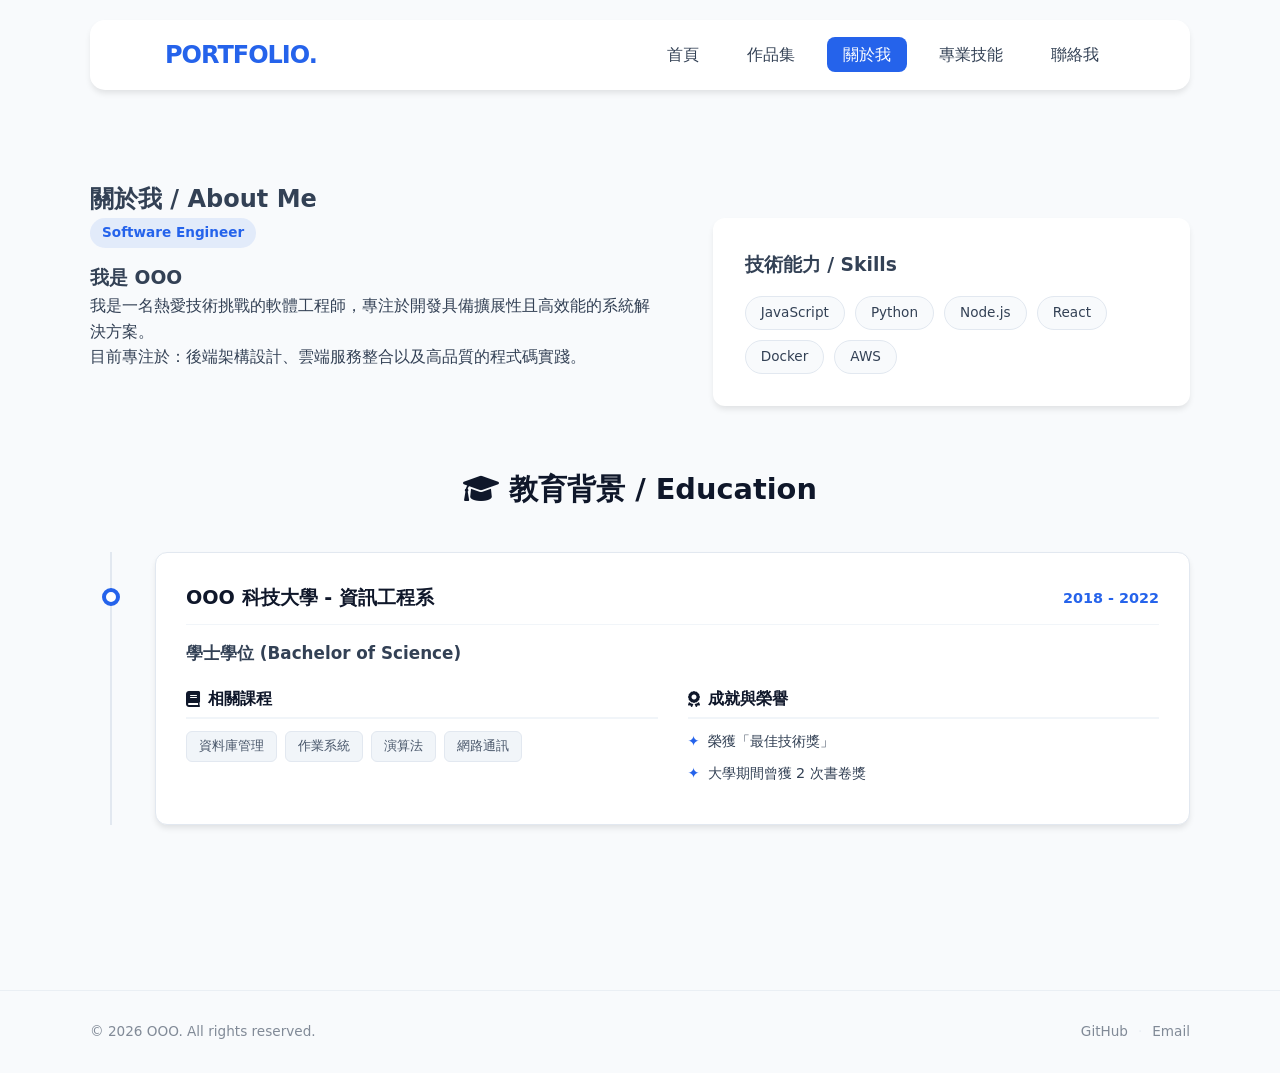
==== about.html @ c1665d40 "for build v0" ====
<!DOCTYPE html>
<html lang="zh-Hant">

<head>
    <meta charset="UTF-8">
    <meta name="viewport" content="width=device-width, initial-scale=1.0">
    <title>關於我 | Engineer Portfolio</title>
    <link rel="stylesheet" href="style.css">
    <link rel="stylesheet" href="about.css">
    <link rel="stylesheet" href="https://cdnjs.cloudflare.com/ajax/libs/font-awesome/6.0.0/css/all.min.css">
</head>

<body>
    <div id="navbar-include"></div>

    <main class="container">
        <section class="about-section">
            <h2 class="section-title">關於我 / About Me</h2>

            <div class="about-grid">
                <div class="about-text">
                    <div class="status-badge">Software Engineer</div>
                    <h3>我是 OOO</h3>
                    <p>我是一名熱愛技術挑戰的軟體工程師，專注於開發具備擴展性且高效能的系統解決方案。</p>
                    <p>目前專注於：後端架構設計、雲端服務整合以及高品質的程式碼實踐。</p>
                </div>

                <div class="skills-box">
                    <h3>技術能力 / Skills</h3>
                    <div class="skill-tags">
                        <span>JavaScript</span><span>Python</span><span>Node.js</span>
                        <span>React</span><span>Docker</span><span>AWS</span>
                    </div>
                </div>
            </div>

            <div class="education-container">
                <h3 class="sub-title"><i class="fas fa-graduation-cap"></i> 教育背景 / Education</h3>

                <div class="education-timeline">
                    <div class="edu-item">
                        <div class="edu-dot"></div>
                        <div class="edu-header">
                            <h4>OOO 科技大學 - 資訊工程系</h4>
                            <span class="edu-date">2018 - 2022</span>
                        </div>
                        <p class="edu-degree">學士學位 (Bachelor of Science)</p>

                        <div class="edu-content">
                            <div class="edu-info-grid">
                                <div class="edu-sub-section">
                                    <strong><i class="fas fa-book"></i> 相關課程</strong>
                                    <div class="course-tags">
                                        <span>資料庫管理</span><span>作業系統</span>
                                        <span>演算法</span><span>網路通訊</span>
                                    </div>
                                </div>

                                <div class="edu-sub-section">
                                    <strong><i class="fas fa-award"></i> 成就與榮譽</strong>
                                    <ul class="edu-details">
                                        <li>榮獲「最佳技術獎」</li>
                                        <li>大學期間曾獲 2 次書卷獎</li>
                                    </ul>
                                </div>
                            </div>
                        </div>
                    </div>

                </div>
            </div>
        </section>
    </main>

    <script src="script.js"></script>
</body>

</html>
---- style.css ----
/* --- 1. 全域變數與重設 --- */
:root {
    --primary: #2563eb;
    --dark   : #0f172a;
    --text   : #334155;
    --light  : #f8fafc;
    --white  : #ffffff;
    --shadow : 0 10px 15px -3px rgba(0, 0, 0, 0.1);
    --border : #e2e8f0;
}

* {
    margin    : 0;
    padding   : 0;
    box-sizing: border-box;
}

body {
    font-family: 'Inter', system-ui, -apple-system, sans-serif;
    line-height: 1.6;
    color      : var(--text);
    background : var(--light);
    /* 重要：預留空間給固定在頂部的導覽列，避免內容被遮擋 */
    padding-top: 100px;
}

.container {
    width    : 90%;
    max-width: 1100px;
    margin   : 0 auto;
}

/* 副標題 */
.sub-title {
    text-align   : center;
    margin-bottom: 40px;
    font-size    : 1.8rem;
    color        : #0f172a;
}

.text-center {
    text-align: center;
}

.section-divider {
    border    : 0;
    height    : 1px;
    background: linear-gradient(to right, transparent, var(--border), transparent);
    margin    : 1rem 0;
}


/* --- 2. 導覽列 (Navbar) 核心邏輯 --- */
.navbar {
    /* 真正固定在視窗頂部 */
    position : fixed;
    top      : 20px;
    /* 頂部留白，產生漂浮感 */
    left     : 50%;
    /* 配合 transform 達成水平置中 */
    transform: translateX(-50%);
    z-index  : 1000;

    width        : 95%;
    max-width    : 1100px;
    background   : var(--white);
    padding      : 1rem 0;
    border-radius: 15px;
    /* 圓角漂浮外框 */
    box-shadow   : var(--shadow);
    transition   : all 0.3s cubic-bezier(0.4, 0, 0.2, 1);
}

/* 當網頁向下捲動超過 20px 時的樣式 (經由 JS 加入 .scrolled) */
.navbar.scrolled {
    top                    : 10px;
    /* 捲動時稍微往上靠攏 */
    padding                : 0.7rem 0;
    background             : rgba(255, 255, 255, 0.9);
    backdrop-filter        : blur(10px);
    /* 磨砂玻璃效果 */
    -webkit-backdrop-filter: blur(10px);
}

.navbar .container {
    display        : flex;
    justify-content: space-between;
    align-items    : center;
    padding        : 0 20px;
}

/* --- 3. 導覽列元素樣式 --- */
.logo {
    font-size      : 1.5rem;
    font-weight    : 800;
    color          : var(--primary);
    text-decoration: none;
    letter-spacing : -1px;
}

.nav-links {
    display   : flex;
    list-style: none;
    gap       : 1rem;
}

.nav-links a {
    text-decoration: none;
    color          : var(--text);
    font-weight    : 500;
    padding        : 8px 16px;
    border-radius  : 8px;
    transition     : 0.3s ease;
}

.nav-links a:hover {
    color     : var(--primary);
    background: var(--light);
}

/* 當前頁面高亮 */
.nav-links a.active {
    background-color: var(--primary);
    color           : #ffffff !important;
}

/* --- 4. 漢堡選單圖形 (僅在手機版顯示) --- */
.menu-toggle {
    display       : none;
    /* 電腦版隱藏 */
    flex-direction: column;
    gap           : 5px;
    background    : none;
    border        : none;
    cursor        : pointer;
    padding       : 5px;
}

.bar {
    width           : 25px;
    height          : 3px;
    background-color: var(--dark);
    border-radius   : 3px;
    transition      : 0.3s ease;
}

/* --- 5. 內容區段樣式 (Hero & Section) --- */
section {
    padding: 80px 0;
}

/* Hero 主容器 */
.hero {
    display        : flex;
    align-items    : center;
    justify-content: space-between;
    min-height     : 80vh;
    gap            : 2rem;
    padding        : 2rem 0;
}

/* --- 左側內容 --- */
.hero-left {
    flex   : 1;
    z-index: 2;
}

.hero-left h1 {
    font-size    : 3rem;
    color        : var(--dark);
    margin-bottom: 0.5rem;
}

.typing-container {
    font-size    : 1.8rem;
    font-weight  : 600;
    margin-bottom: 1.5rem;
    height       : 2.2rem;
    /* 固定高度防止跳動 */
}

.primary-text {
    color: var(--primary);
}

.cursor {
    animation: blink 0.7s infinite;
}

/* --- 右側視覺 --- */
/* 背景代碼圖片飾點 */
.code-img-decoration {
    position      : absolute;
    width         : 120%;
    /* 稍微大於容器，方便旋轉不留白 */
    opacity       : 0.15;
    /* 控制透明度，不要太搶戲 */
    z-index       : 1;
    transform     : rotate(-12deg) skewX(5deg);
    /* 傾斜感 */
    pointer-events: none;
    /* 讓滑鼠可以穿透圖片，不影響點擊 */
    filter        : blur(2px) grayscale(1);
    /* 微量模糊並去色，增加質感 */
}

/* 形象圖包裝（這部分可以做圓形或有機形狀） */
/* 個人形象照容器 */
.profile-image-wrapper {
    position     : relative;
    z-index      : 2;
    /* 確保在背景圖片之上 */
    width        : 350px;
    height       : 350px;
    border-radius: 30% 70% 70% 30% / 30% 30% 70% 70%;
    background   : linear-gradient(45deg, var(--primary), #60a5fa);
    overflow     : hidden;
    box-shadow   : var(--shadow);
    /* 增加輕微的浮動動畫 */
    animation    : float 6s ease-in-out infinite;
}

.profile-img {
    width     : 100%;
    height    : 100%;
    object-fit: cover;
    /* 讓圖片與背景色融合，更有設計感 */
    display: block; /* 防止圖片下方出現微小間隙 */
}

/* 輔助動畫 */
@keyframes blink {
    50% {
        opacity: 0;
    }
}

@keyframes float {

    0%,
    100% {
        transform: translateY(0);
    }

    50% {
        transform: translateY(-10px);
    }
}


.cta-container {
    padding-top: 50px;
}

.btn-primary {
    display        : inline-block;
    padding        : 12px 30px;
    background     : var(--primary);
    color          : white;
    text-decoration: none;
    border-radius  : 8px;
    font-weight    : 600;
    transition     : 0.3s;
}

.btn-primary:hover {
    transform : translateY(-2px);
    box-shadow: 0 5px 15px rgba(37, 99, 235, 0.3);
}

/* 次要按鈕樣式 */
.btn-secondary {
    display        : inline-block;
    padding        : 12px 30px;
    color          : var(--primary);
    text-decoration: none;
    border         : 1px solid var(--primary);
    border-radius  : 8px;
    font-weight    : 600;
    transition     : 0.3s;
}

.btn-secondary:hover {
    background: rgba(37, 99, 235, 0.05);
}

/* --- 頁尾 (Footer) --- */
/* --- 極簡頁尾樣式 --- */
.minimal-footer {
    padding   : 30px 0;
    margin-top: 50px;
    border-top: 1px solid var(--border);
    /* 極細的分隔線 */
    opacity   : 0.6;
    /* 讓整體呈現半透明感 */
    transition: opacity 0.3s;
}

.minimal-footer:hover {
    opacity: 1;
    /* 滑鼠移上去才變清晰 */
}

.footer-sub {
    display        : flex;
    justify-content: space-between;
    align-items    : center;
    font-size      : 0.85rem;
    color          : var(--text);
}

.footer-dot-links {
    display    : flex;
    align-items: center;
    gap        : 10px;
}

.footer-dot-links a {
    color          : var(--text);
    text-decoration: none;
    transition     : color 0.3s;
}

.footer-dot-links a:hover {
    color: var(--primary);
}

.dot {
    color: var(--border);
}

/* --- 跑馬燈 (Marquee) --- */
.marquee-section {
    /* 調整這裡控制整體區塊的高度感受 (上 40px, 下 40px) */
    padding : 40px 0;
    overflow: hidden;
}

.marquee-section h1 {
    text-align: center;

}

.marquee-wrapper {
    display           : flex;
    overflow          : hidden;
    user-select       : none;
    /* 確保容器高度足以容納 Hover 時的位移 */
    padding           : 10px 0;
    mask-image        : linear-gradient(to right, transparent, black 10%, black 90%, transparent);
    -webkit-mask-image: linear-gradient(to right, transparent, black 10%, black 90%, transparent);
}

.marquee-content {
    display  : flex;
    gap      : 1.5rem;
    animation: scroll-marquee 30s linear infinite;
}

.marquee-item {
    flex           : 0 0 300px;
    /* 調整這裡的 padding 可以直接改變卡片的高度 */
    padding        : 1rem 1.2rem;
    background     : var(--white);
    border-radius  : 12px;
    border         : 1px solid var(--border);
    display        : flex;
    align-items    : center;
    gap            : 1rem;
    text-decoration: none;
    color          : inherit;
    transition     : 0.3s;
    /* 確保所有卡片高度一致 */
    height         : 80px;
}

.marquee-item:hover {
    transform   : translateY(-5px);
    border-color: var(--primary);
    box-shadow  : var(--shadow);
}

.marquee-visual {
    /* 縮小視覺圖示，讓高度更緊湊 */
    width          : 40px;
    height         : 40px;
    border-radius  : 8px;
    display        : flex;
    align-items    : center;
    justify-content: center;
    color          : white;
    font-size      : 1.2rem;
    font-weight    : bold;
    flex-shrink    : 0;
}

.marquee-info h4 {
    font-size    : 0.9rem;
    color        : var(--dark);
    margin-bottom: 2px;
}

.marquee-info p {
    font-size    : 0.8rem;
    color        : var(--text);
    white-space  : nowrap;
    overflow     : hidden;
    text-overflow: ellipsis;
    /* 限制文字寬度避免撐開高度 */
    max-width    : 200px;
}

/* 跑馬燈動畫維持不變 */
@keyframes scroll-marquee {
    from {
        transform: translateX(0);
    }

    to {
        transform: translateX(-50%);
    }
}

.marquee-wrapper:hover .marquee-content {
    animation-play-state: paused;
}


/* --- 6. 手機版 RWD 回應式設計 --- */
@media (max-width: 768px) {

    /* 顯示漢堡按鈕 */
    .menu-toggle {
        display: flex;
    }

    /* 將選單收納並隱藏 */
    .nav-links {
        display       : none;
        /* 預設隱藏 */
        flex-direction: column;
        position      : absolute;
        top           : calc(100% + 15px);
        /* 出現在導覽列下方一點點 */
        left          : 0;
        width         : 100%;
        background    : var(--white);
        padding       : 1.5rem;
        border-radius : 15px;
        box-shadow    : var(--shadow);
        gap           : 0.8rem;
    }

    /* 當 JS 切換 .active 類別時顯示選單 */
    .nav-links.active {
        display: flex;
    }

    .hero {
        flex-direction : column-reverse;
        /* 手機版圖片在上，文字在下 */
        text-align     : center;
        /* 文字置中 */
        justify-content: center;
        align-items    : center;
        /* 關鍵：確保所有子元素在水平方向置中 */
        gap            : 2rem;
        padding        : 50px 0;
    }

    .hero-left {
        width: 100%;
    }



    .hero-right {
        width: 100%;
    }

    .code-img-decoration {
        width    : 100%;
        transform: rotate(-5deg);
        /* 手機版傾斜角度縮小 */
    }

    .profile-image-wrapper {
        width : 280px;
        /* 手機版稍微縮小圖片 */
        height: 280px;
        margin: 0 auto;
        /* 額外確保外邊距自動平衡 */
    }



    .footer-sub {
        flex-direction: column;
        gap           : 10px;
        text-align    : center;
    }
}
---- about.css ----
/* --- 關於我 (About) 基礎佈局 --- */
:root {
    --color-primary: #2563eb;
    --color-primary-10: rgba(37, 99, 235, 0.1);
    --color-bg: #ffffff;
    --color-muted: #e2e8f0;
    --color-text: #334155;
    --color-dark: #0f172a;
    --tag-bg: #f8fafc;
    --course-tag-bg: #f1f5f9;
    --shadow: 0 4px 6px -1px rgba(0, 0, 0, 0.1);
    --radius-lg: 12px;
    --transition-fast: 0.2s ease;
}

.about-grid {
    display: grid;
    grid-template-columns: 1.2fr 1fr;
    gap: var(--gap-lg, 50px);
    margin-bottom: var(--spacing-lg, 60px);
}

.status-badge {
    display: inline-block;
    padding: 4px 12px;
    background: var(--color-primary-10);
    color: var(--color-primary);
    border-radius: 20px;
    font-size: 0.85rem;
    font-weight: 600;
    margin-bottom: 15px;
}

/* 修正：將變數替換為固定值以確保穩定性 */
.skills-box {
    background: var(--color-bg);
    padding: 2rem;
    border-radius: var(--radius-lg);
    box-shadow: var(--shadow);
}

.skill-tags {
    display   : flex;
    flex-wrap : wrap;
    gap       : 10px;
    margin-top: 1rem;
}

.skill-tags span {
    background: var(--tag-bg);
    padding: 5px 15px;
    border-radius: 20px;
    border: 1px solid var(--color-muted);
    font-size: 0.85rem;
    color: var(--color-text);
    transition: background var(--transition-fast), color var(--transition-fast), transform var(--transition-fast), border-color var(--transition-fast);
    cursor: pointer;
}

.skill-tags span:hover,
.course-tags span:hover {
    background: var(--color-primary);
    /* 變為主色調藍色 */
    color: #ffffff;
    /* 文字變白色 */
    border-color: var(--color-primary);
    /* 邊框顏色同步 */
    transform: translateY(-2px);
    /* 輕微上浮感 */
}

/* --- 教育背景 (Education) --- */
.education-container {
    margin-top: 60px;
}

.education-timeline {
    position    : relative;
    padding-left: 45px;
    margin-left : 20px;
}

.education-timeline::before {
    content: "";
    position: absolute;
    left: 0;
    top: 0;
    width: 2px;
    height: 100%;
    background: var(--color-muted);
}

.edu-item {
    position: relative;
    background: var(--color-bg);
    padding: 30px;
    border-radius: var(--radius-lg);
    border: 1px solid var(--color-muted);
    box-shadow: var(--shadow);
    margin-bottom: 35px;
    transition: all 0.3s ease;
}

.edu-dot {
    position: absolute;
    left: -54px;
    top: 35px;
    width: 18px;
    height: 18px;
    background: var(--color-bg);
    border: 4px solid var(--color-primary);
    border-radius: 50%;
    z-index: 2;
    transition: 0.3s ease;
}

.edu-item:hover {
    transform   : translateX(10px);
    border-color: #2563eb;
}

/* 修正：滑過時圓點保持在原位不跟著卡片右移 */
.edu-item:hover .edu-dot {
    background: var(--color-primary);
    transform: translateX(-10px);
}

/* --- 卡片內部排版 (雙欄) --- */
.edu-header {
    display        : flex;
    justify-content: space-between;
    align-items    : center;
    margin-bottom  : 15px;
    border-bottom  : 1px solid #f1f5f9;
    padding-bottom : 10px;
}

.edu-header h4 {
    color: var(--color-dark);
    font-size: 1.2rem;
}

.edu-date {
    font-weight: 700;
    color: var(--color-primary);
    font-size: 0.9rem;
}

.edu-degree {
    font-weight: 600;
    color: var(--color-text);
    margin-bottom: 15px;
    font-size: 1.05rem;
}

.edu-info-grid {
    display              : grid;
    grid-template-columns: 1fr 1fr;
    gap                  : 30px;
    margin-top           : 20px;
}

.edu-sub-section strong {
    display       : flex;
    align-items   : center;
    gap           : 8px;
    margin-bottom : 12px;
    font-size     : 1rem;
    color         : #0f172a;
    border-bottom : 2px solid #f1f5f9;
    padding-bottom: 5px;
}

.edu-details {
    list-style: none;
    padding   : 0;
}

.edu-details li {
    position     : relative;
    padding-left : 20px;
    margin-bottom: 10px;
    font-size    : 0.9rem;
    line-height  : 1.5;
}

.edu-details li::before {
    content: "✦";
    position: absolute;
    left: 0;
    color: var(--color-primary);
}

/* --- 課程標籤外層容器 --- */
.course-tags {
    display   : flex;
    flex-wrap : wrap;
    /* 自動換行，避免撐開容器 */
    gap       : 8px;
    /* 標籤之間的間距 */
    margin-top: 5px;
    /* 與標題的微調距離 */
}

/* --- 個別標籤樣式 --- */
.course-tags span {
    background: var(--course-tag-bg);
    /* 淺灰色背景，增加層次感 */
    color: #475569;
    /* 深灰色文字，閱讀舒適 */
    padding: 4px 12px;
    /* 標籤內距 */
    border-radius: 6px;
    /* 稍微圓潤的直角感，顯得專業 */
    font-size: 0.8rem;
    /* 字體略小，區分主次資訊 */
    border: 1px solid var(--color-muted);
    /* 極細邊框，提升精緻度 */
    font-weight: 500;
    /* 中等字重 */
    transition: all var(--transition-fast);
    /* 增加滑過的過渡動畫 */
    cursor: default;
    /* 預設箭頭指標 */
}

/* --- 滑過標籤時的視覺效果 --- */
/* 已與 .skill-tags hover 合併為一組：.skill-tags span:hover, .course-tags span:hover */

/* --- 整合後的響應式調整 --- */
@media (max-width: 768px) {
    .about-grid {
        grid-template-columns: 1fr;
    }

    .edu-info-grid {
        grid-template-columns: 1fr;
        /* 手機版內部改為單欄 */
        gap                  : 20px;
    }

    .education-timeline {
        padding-left: 30px;
        margin-left : 10px;
    }

    .edu-dot {
        left: -39px;
    }

    .edu-header {
        flex-direction: column;
        align-items   : flex-start;
        gap           : 8px;
    }
}
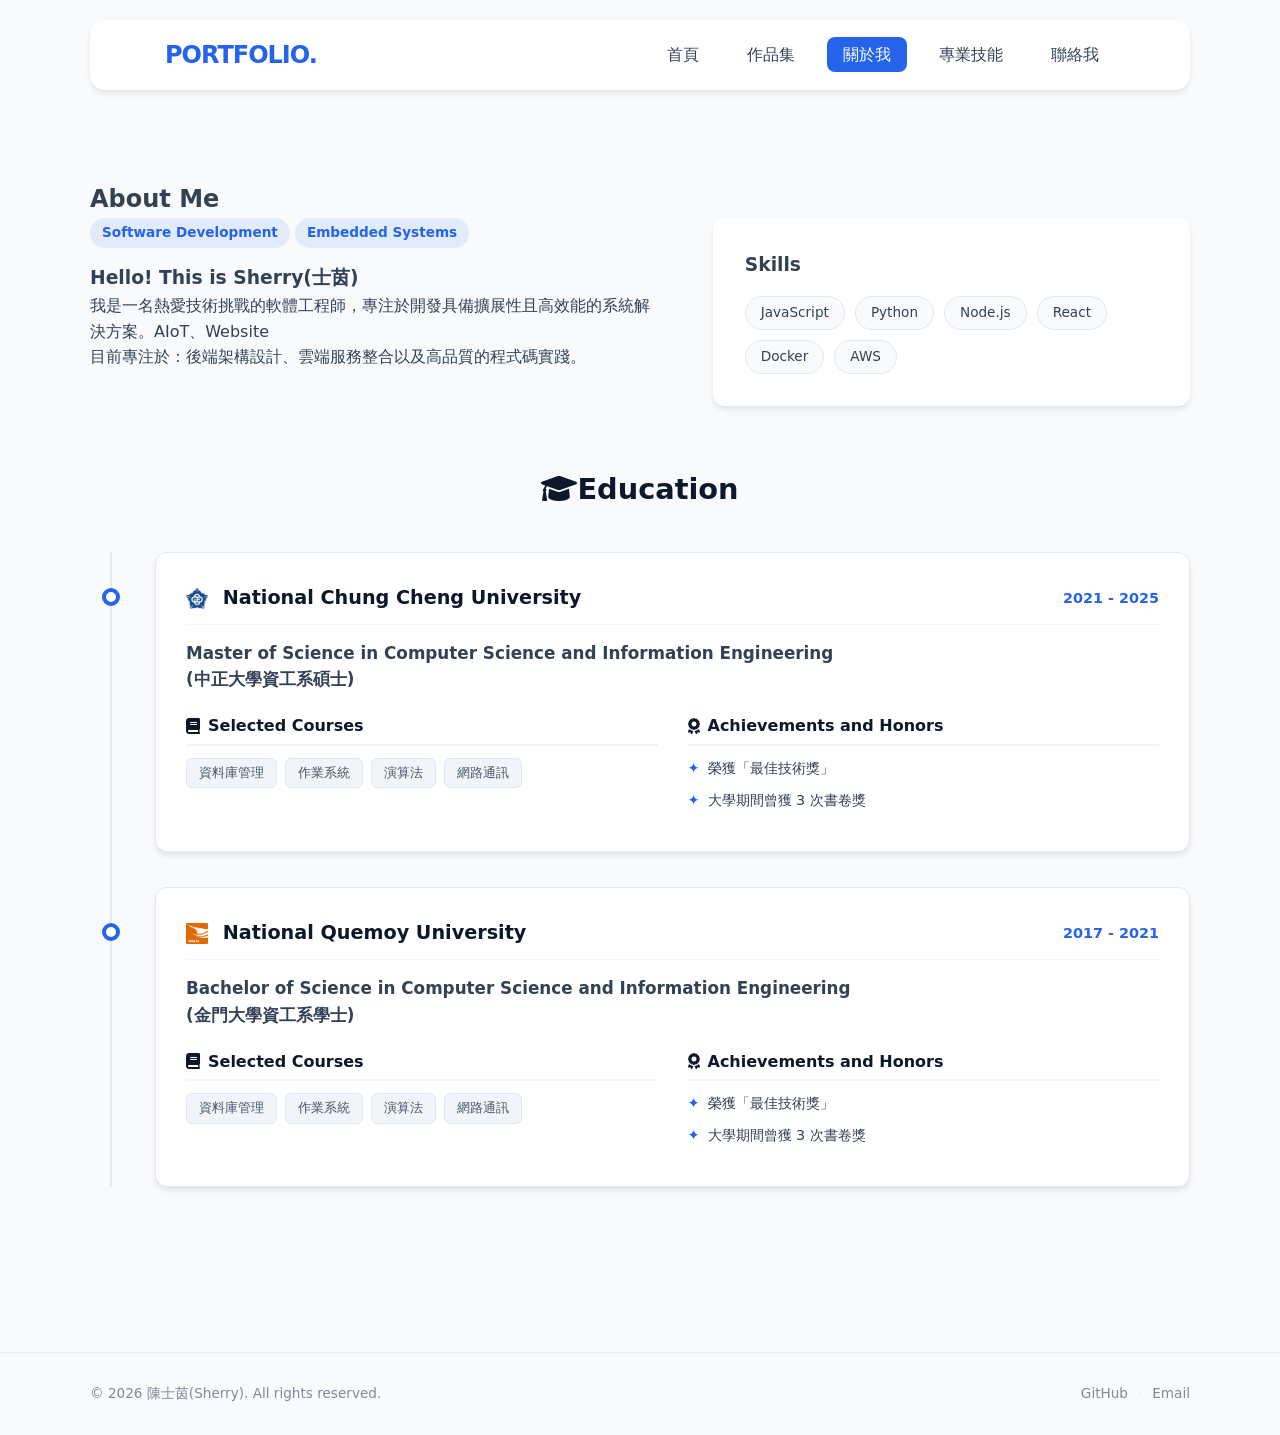
==== commit 625ebc9d: "v1 all templete design one version" ====
--- a/about.html
+++ b/about.html
@@ -5,8 +5,8 @@
     <meta charset="UTF-8">
     <meta name="viewport" content="width=device-width, initial-scale=1.0">
     <title>關於我 | Engineer Portfolio</title>
-    <link rel="stylesheet" href="style.css">
-    <link rel="stylesheet" href="about.css">
+    <link rel="stylesheet" href="./css/style.css">
+    <link rel="stylesheet" href="./css/about.css">
     <link rel="stylesheet" href="https://cdnjs.cloudflare.com/ajax/libs/font-awesome/6.0.0/css/all.min.css">
 </head>
 
@@ -15,18 +15,19 @@
 
     <main class="container">
         <section class="about-section">
-            <h2 class="section-title">關於我 / About Me</h2>
+            <h2 class="section-title">About Me</h2>
 
             <div class="about-grid">
                 <div class="about-text">
-                    <div class="status-badge">Software Engineer</div>
-                    <h3>我是 OOO</h3>
-                    <p>我是一名熱愛技術挑戰的軟體工程師，專注於開發具備擴展性且高效能的系統解決方案。</p>
+                    <div class="status-badge">Software Development</div>
+                    <div class="status-badge">Embedded Systems</div>
+                    <h3>Hello! This is Sherry(士茵)</h3>
+                    <p>我是一名熱愛技術挑戰的軟體工程師，專注於開發具備擴展性且高效能的系統解決方案。AIoT、Website</p>
                     <p>目前專注於：後端架構設計、雲端服務整合以及高品質的程式碼實踐。</p>
                 </div>
 
                 <div class="skills-box">
-                    <h3>技術能力 / Skills</h3>
+                    <h3>Skills</h3>
                     <div class="skill-tags">
                         <span>JavaScript</span><span>Python</span><span>Node.js</span>
                         <span>React</span><span>Docker</span><span>AWS</span>
@@ -35,21 +36,20 @@
             </div>
 
             <div class="education-container">
-                <h3 class="sub-title"><i class="fas fa-graduation-cap"></i> 教育背景 / Education</h3>
+                <h3 class="sub-title"><i class="fas fa-graduation-cap"></i>Education</h3>
 
                 <div class="education-timeline">
                     <div class="edu-item">
                         <div class="edu-dot"></div>
                         <div class="edu-header">
-                            <h4>OOO 科技大學 - 資訊工程系</h4>
-                            <span class="edu-date">2018 - 2022</span>
+                            <h4><img class="school-logo" src="./images/ccu.png" alt="CCU" /> National Chung Cheng University</h4>
+                            <span class="edu-date">2021 - 2025</span>
                         </div>
-                        <p class="edu-degree">學士學位 (Bachelor of Science)</p>
-
+                        <p class="edu-degree">Master of Science in Computer Science and Information Engineering <br>(中正大學資工系碩士)</p>
                         <div class="edu-content">
                             <div class="edu-info-grid">
                                 <div class="edu-sub-section">
-                                    <strong><i class="fas fa-book"></i> 相關課程</strong>
+                                    <strong><i class="fas fa-book"></i>Selected Courses</strong>
                                     <div class="course-tags">
                                         <span>資料庫管理</span><span>作業系統</span>
                                         <span>演算法</span><span>網路通訊</span>
@@ -57,10 +57,38 @@
                                 </div>
 
                                 <div class="edu-sub-section">
-                                    <strong><i class="fas fa-award"></i> 成就與榮譽</strong>
+                                    <strong><i class="fas fa-award"></i>Achievements and Honors</strong>
                                     <ul class="edu-details">
                                         <li>榮獲「最佳技術獎」</li>
-                                        <li>大學期間曾獲 2 次書卷獎</li>
+                                        <li>大學期間曾獲 3 次書卷獎</li>
+                                    </ul>
+                                </div>
+                            </div>
+                        </div>
+                    </div>
+                    <div class="edu-item">
+                        <div class="edu-dot"></div>
+                        <div class="edu-header">
+                            <h4><img class="school-logo" src="./images/nqu.png" alt="NQU" /> National Quemoy University</h4>
+                            <span class="edu-date">2017 - 2021</span>
+                        </div>
+                        <p class="edu-degree">Bachelor of Science in Computer Science and Information Engineering <br>(金門大學資工系學士)</p>
+
+                        <div class="edu-content">
+                            <div class="edu-info-grid">
+                                <div class="edu-sub-section">
+                                    <strong><i class="fas fa-book"></i>Selected Courses</strong>
+                                    <div class="course-tags">
+                                        <span>資料庫管理</span><span>作業系統</span>
+                                        <span>演算法</span><span>網路通訊</span>
+                                    </div>
+                                </div>
+
+                                <div class="edu-sub-section">
+                                    <strong><i class="fas fa-award"></i>Achievements and Honors</strong>
+                                    <ul class="edu-details">
+                                        <li>榮獲「最佳技術獎」</li>
+                                        <li>大學期間曾獲 3 次書卷獎</li>
                                     </ul>
                                 </div>
                             </div>
@@ -72,7 +100,7 @@
         </section>
     </main>
 
-    <script src="script.js"></script>
+    <script src="./js/script.js"></script>
 </body>
 
 </html>
--- a/css/style.css
+++ b/css/style.css
@@ -0,0 +1,574 @@
+/* --- 1. 全域變數與重設 --- */
+:root {
+    --primary: #2563eb;
+    --dark   : #0f172a;
+    --text   : #334155;
+    --light  : #f8fafc;
+    --white  : #ffffff;
+    --shadow : 0 10px 15px -3px rgba(0, 0, 0, 0.1);
+    --border : #e2e8f0;
+}
+
+* {
+    margin    : 0;
+    padding   : 0;
+    box-sizing: border-box;
+}
+
+body {
+    font-family: 'Inter', system-ui, -apple-system, sans-serif;
+    line-height: 1.6;
+    color      : var(--text);
+    background : var(--light);
+    /* 重要：預留空間給固定在頂部的導覽列，避免內容被遮擋 */
+    padding-top: 100px;
+    overflow-x: hidden;
+}
+
+html {
+    overflow-x: hidden;
+}
+
+.container {
+    width    : 90%;
+    max-width: 1100px;
+    margin   : 0 auto;
+}
+
+/* 副標題 */
+.sub-title {
+    text-align   : center;
+    margin-bottom: 40px;
+    font-size    : 1.8rem;
+    color        : #0f172a;
+}
+
+.text-center {
+    text-align: center;
+}
+
+.section-divider {
+    border    : 0;
+    height    : 1px;
+    background: linear-gradient(to right, transparent, var(--border), transparent);
+    margin    : 1rem 0;
+}
+
+
+/* --- 2. 導覽列 (Navbar) 核心邏輯 --- */
+.navbar {
+    /* 真正固定在視窗頂部 */
+    position : fixed;
+    top      : 20px;
+    /* 頂部留白，產生漂浮感 */
+    left     : 50%;
+    /* 配合 transform 達成水平置中 */
+    transform: translateX(-50%);
+    z-index  : 1000;
+
+    width        : 95%;
+    max-width    : 1100px;
+    background   : var(--white);
+    padding      : 1rem 0;
+    border-radius: 15px;
+    /* 圓角漂浮外框 */
+    box-shadow   : var(--shadow);
+    transition   : all 0.3s cubic-bezier(0.4, 0, 0.2, 1);
+}
+
+/* 當網頁向下捲動超過 20px 時的樣式 (經由 JS 加入 .scrolled) */
+.navbar.scrolled {
+    top                    : 10px;
+    /* 捲動時稍微往上靠攏 */
+    padding                : 0.7rem 0;
+    background             : rgba(255, 255, 255, 0.9);
+    -webkit-backdrop-filter: blur(10px);
+    /* 磨砂玻璃效果 */
+    backdrop-filter        : blur(10px);
+}
+
+.navbar .container {
+    display        : flex;
+    justify-content: space-between;
+    align-items    : center;
+    padding        : 0 20px;
+}
+
+/* --- 3. 導覽列元素樣式 --- */
+.logo {
+    font-size      : 1.5rem;
+    font-weight    : 800;
+    color          : var(--primary);
+    text-decoration: none;
+    letter-spacing : -1px;
+}
+
+.nav-links {
+    display   : flex;
+    list-style: none;
+    gap       : 1rem;
+}
+
+.nav-links a {
+    text-decoration: none;
+    color          : var(--text);
+    font-weight    : 500;
+    padding        : 8px 16px;
+    border-radius  : 8px;
+    transition     : 0.3s ease;
+}
+
+.nav-links a:hover {
+    color     : var(--primary);
+    background: var(--light);
+}
+
+/* 當前頁面高亮 */
+.nav-links a.active {
+    background-color: var(--primary);
+    color           : #ffffff !important;
+}
+
+/* --- 4. 漢堡選單圖形 (僅在手機版顯示) --- */
+.menu-toggle {
+    display       : none;
+    /* 電腦版隱藏 */
+    flex-direction: column;
+    gap           : 5px;
+    background    : none;
+    border        : none;
+    cursor        : pointer;
+    padding       : 5px;
+}
+
+.bar {
+    width           : 25px;
+    height          : 3px;
+    background-color: var(--dark);
+    border-radius   : 3px;
+    transition      : 0.3s ease;
+}
+
+/* --- 5. 內容區段樣式 (Hero & Section) --- */
+section {
+    padding: 80px 0;
+}
+
+/* Hero 主容器 */
+.hero {
+    display        : flex;
+    align-items    : center;
+    justify-content: space-between;
+    min-height     : 80vh;
+    gap            : 2rem;
+    padding        : 2rem 0;
+    max-width      : 100%;
+    overflow-x     : hidden;
+}
+
+/* --- 左側內容 --- */
+.hero-left {
+    flex   : 1;
+    z-index: 2;
+}
+
+.hero-left h1 {
+    font-size    : 3rem;
+    color        : var(--dark);
+    margin-bottom: 0.5rem;
+}
+
+.typing-container {
+    font-size    : 1.8rem;
+    font-weight  : 600;
+    margin-bottom: 1.5rem;
+    height       : 2.2rem;
+    /* 固定高度防止跳動 */
+}
+
+.primary-text {
+    color: var(--primary);
+}
+
+.cursor {
+    animation: blink 0.7s infinite;
+}
+
+/* --- 右側視覺 --- */
+/* 背景代碼圖片飾點 */
+.code-img-decoration {
+    position      : absolute;
+    width         : 100%;
+    max-width     : 450px;
+    /* 防止太寬撐開頁面 */
+    opacity       : 0.15;
+    /* 控制透明度，不要太搶戲 */
+    z-index       : 1;
+    transform     : rotate(-12deg) skewX(5deg);
+    /* 傾斜感 */
+    pointer-events: none;
+    /* 讓滑鼠可以穿透圖片，不影響點擊 */
+    filter        : blur(2px) grayscale(1);
+    /* 微量模糊並去色，增加質感 */
+}
+
+/* 形象圖包裝（這部分可以做圓形或有機形狀） */
+/* 個人形象照容器 */
+.profile-image-wrapper {
+    position     : relative;
+    z-index      : 2;
+    /* 確保在背景圖片之上 */
+    width        : 350px;
+    height       : 350px;
+    border-radius: 30% 70% 70% 30% / 30% 30% 70% 70%;
+    background   : linear-gradient(45deg, var(--primary), #60a5fa);
+    overflow     : hidden;
+    box-shadow   : var(--shadow);
+    /* 增加輕微的浮動動畫 */
+    animation    : float 6s ease-in-out infinite;
+}
+
+.profile-img {
+    width     : 100%;
+    height    : 100%;
+    object-fit: cover;
+    /* 讓圖片與背景色融合，更有設計感 */
+    display: block; /* 防止圖片下方出現微小間隙 */
+}
+
+/* 輔助動畫 */
+@keyframes blink {
+    50% {
+        opacity: 0;
+    }
+}
+
+@keyframes float {
+
+    0%,
+    100% {
+        transform: translateY(0);
+    }
+
+    50% {
+        transform: translateY(-10px);
+    }
+}
+
+
+.cta-container {
+    padding-top: 50px;
+}
+
+.btn-primary {
+    display        : inline-block;
+    padding        : 12px 30px;
+    background     : var(--primary);
+    color          : white;
+    text-decoration: none;
+    border-radius  : 8px;
+    font-weight    : 600;
+    transition     : 0.3s;
+}
+
+.btn-primary:hover {
+    transform : translateY(-2px);
+    box-shadow: 0 5px 15px rgba(37, 99, 235, 0.3);
+}
+
+/* 次要按鈕樣式 */
+.btn-secondary {
+    display        : inline-block;
+    padding        : 12px 30px;
+    color          : var(--primary);
+    text-decoration: none;
+    border         : 1px solid var(--primary);
+    border-radius  : 8px;
+    font-weight    : 600;
+    transition     : 0.3s;
+}
+
+.btn-secondary:hover {
+    background: rgba(37, 99, 235, 0.05);
+}
+
+/* --- 頁尾 (Footer) --- */
+/* --- 極簡頁尾樣式 --- */
+.minimal-footer {
+    padding   : 30px 0;
+    margin-top: 50px;
+    border-top: 1px solid var(--border);
+    /* 極細的分隔線 */
+    opacity   : 0.6;
+    /* 讓整體呈現半透明感 */
+    transition: opacity 0.3s;
+}
+
+.minimal-footer:hover {
+    opacity: 1;
+    /* 滑鼠移上去才變清晰 */
+}
+
+.footer-sub {
+    display        : flex;
+    justify-content: space-between;
+    align-items    : center;
+    font-size      : 0.85rem;
+    color          : var(--text);
+}
+
+.footer-dot-links {
+    display    : flex;
+    align-items: center;
+    gap        : 10px;
+}
+
+.footer-dot-links a {
+    color          : var(--text);
+    text-decoration: none;
+    transition     : color 0.3s;
+}
+
+.footer-dot-links a:hover {
+    color: var(--primary);
+}
+
+.dot {
+    color: var(--border);
+}
+
+/* --- 跑馬燈 (Marquee) --- */
+.marquee-section {
+    /* 調整這裡控制整體區塊的高度感受 (上 40px, 下 40px) */
+    padding : 40px 0;
+    overflow: hidden;
+}
+
+.marquee-section h1 {
+    text-align: center;
+
+}
+
+.marquee-wrapper {
+    display           : flex;
+    overflow          : hidden;
+    -webkit-user-select: none;
+    user-select       : none;
+    padding           : 20px 0;
+}
+
+.marquee-content {
+    display      : flex;
+    gap          : 1.5rem;
+    animation    : scroll-marquee 40s linear infinite;
+}
+
+.marquee-item {
+    flex            : 0 0 420px;
+    padding         : 1.8rem;
+    background      : var(--white);
+    border-radius   : 16px;
+    border          : 1px solid var(--border);
+    display         : flex;
+    flex-direction  : column;
+    justify-content : flex-start;
+    gap             : 1.2rem;
+    text-decoration : none;
+    color           : inherit;
+    transition      : all 0.3s ease;
+    min-height      : 240px;
+}
+
+.marquee-item:hover {
+    transform   : translateY(-8px);
+    border-color: var(--primary);
+    box-shadow  : 0 12px 24px rgba(0, 0, 0, 0.1);
+}
+
+.marquee-wrapper:hover .marquee-content {
+    animation-play-state: paused;
+}
+
+.item-header {
+    display      : flex;
+    align-items  : center;
+    gap          : 1rem;
+}
+
+.marquee-visual {
+    width               : 56px;
+    height              : 56px;
+    border-radius       : 12px;
+    overflow            : hidden;
+    flex-shrink         : 0;
+    border              : 2px solid rgba(255, 255, 255, 0.2);
+}
+
+.marquee-info {
+    flex: 1;
+}
+
+.marquee-info h4 {
+    font-size    : 1.1rem;
+    color        : var(--dark);
+    margin-bottom: 0;
+    font-weight  : 600;
+    line-height  : 1.3;
+}
+
+.item-desc {
+    font-size    : 0.95rem;
+    color        : var(--text);
+    line-height  : 1.5;
+    margin       : 0;
+    display      : -webkit-box;
+    -webkit-line-clamp: 3;
+    line-clamp   : 3;
+    -webkit-box-orient: vertical;
+    overflow     : hidden;
+    text-overflow: ellipsis;
+    text-align   : left;
+    align-self   : stretch;
+}
+
+.item-tags {
+    display   : flex;
+    flex-wrap : wrap;
+    gap       : 0.6rem;
+    margin-top: 0.2rem;
+}
+
+.tag {
+    font-size: 0.75rem;
+    padding: 2px 10px;
+    background: var(--border);
+    color: var(--text);
+    border-radius: 4px;
+}
+
+.hashTag {
+    font-size: 0.75rem;
+    padding: 2px 10px;
+    background: #b6d5f7;
+    color: #53607e;
+    border-radius: 4px;
+    font-weight: 600;
+}
+
+/* 跑馬燈無縫滾動動畫 */
+@keyframes scroll-marquee {
+    from {
+        transform: translateX(0);
+    }
+
+    to {
+        transform: translateX(-50%);
+    }
+}
+
+
+
+
+/* --- 6. 手機版 RWD 回應式設計 --- */
+@media (max-width: 768px) {
+
+    /* 顯示漢堡按鈕 */
+    .menu-toggle {
+        display: flex;
+    }
+
+    /* 將選單收納並隱藏 */
+    .nav-links {
+        display       : none;
+        /* 預設隱藏 */
+        flex-direction: column;
+        position      : absolute;
+        top           : calc(100% + 15px);
+        /* 出現在導覽列下方一點點 */
+        left          : 0;
+        width         : 100%;
+        background    : var(--white);
+        padding       : 1.5rem;
+        border-radius : 15px;
+        box-shadow    : var(--shadow);
+        gap           : 0.8rem;
+    }
+
+    /* 當 JS 切換 .active 類別時顯示選單 */
+    .nav-links.active {
+        display: flex;
+    }
+
+    .hero {
+        flex-direction : column-reverse;
+        /* 手機版圖片在上，文字在下 */
+        text-align     : center;
+        /* 文字置中 */
+        justify-content: center;
+        align-items    : center;
+        /* 關鍵：確保所有子元素在水平方向置中 */
+        gap            : 2rem;
+        padding        : 50px 0;
+    }
+
+    .hero-left {
+        width: 100%;
+    }
+
+
+
+    .hero-right {
+        width: 100%;
+    }
+
+    .code-img-decoration {
+        width    : 100%;
+        transform: rotate(-5deg);
+        /* 手機版傾斜角度縮小 */
+    }
+
+    .profile-image-wrapper {
+        width : 280px;
+        /* 手機版稍微縮小圖片 */
+        height: 280px;
+        margin: 0 auto;
+        /* 額外確保外邊距自動平衡 */
+    }
+
+    /* 單列跑馬燈響應式 */
+    .marquee-item {
+        flex      : 0 0 86vw;
+        max-width : 420px;
+        min-height: 0;
+        height    : auto;
+    }
+
+    .item-desc {
+        display            : block;
+        -webkit-line-clamp : unset;
+        line-clamp         : unset;
+        -webkit-box-orient : unset;
+        overflow           : visible;
+        text-overflow      : clip;
+    }
+
+    .footer-sub {
+        flex-direction: column;
+        gap           : 10px;
+        text-align    : center;
+    }
+}
+
+/* 平板版本 */
+@media (max-width: 1024px) {
+    .marquee-item {
+        flex      : 0 0 360px;
+        min-height: 0;
+        height    : auto;
+    }
+
+    .item-desc {
+        -webkit-line-clamp: 5;
+        line-clamp        : 5;
+    }
+}
--- a/css/about.css
+++ b/css/about.css
@@ -0,0 +1,264 @@
+/* --- 關於我 (About) 基礎佈局 --- */
+:root {
+    --color-primary: #2563eb;
+    --color-primary-10: rgba(37, 99, 235, 0.1);
+    --color-bg: #ffffff;
+    --color-muted: #e2e8f0;
+    --color-text: #334155;
+    --color-dark: #0f172a;
+    --tag-bg: #f8fafc;
+    --course-tag-bg: #f1f5f9;
+    --shadow: 0 4px 6px -1px rgba(0, 0, 0, 0.1);
+    --radius-lg: 12px;
+    --transition-fast: 0.2s ease;
+}
+
+.about-grid {
+    display: grid;
+    grid-template-columns: 1.2fr 1fr;
+    gap: var(--gap-lg, 50px);
+    margin-bottom: var(--spacing-lg, 60px);
+}
+
+.status-badge {
+    display: inline-block;
+    padding: 4px 12px;
+    background: var(--color-primary-10);
+    color: var(--color-primary);
+    border-radius: 20px;
+    font-size: 0.85rem;
+    font-weight: 600;
+    margin-bottom: 15px;
+}
+
+/* 修正：將變數替換為固定值以確保穩定性 */
+.skills-box {
+    background: var(--color-bg);
+    padding: 2rem;
+    border-radius: var(--radius-lg);
+    box-shadow: var(--shadow);
+}
+
+.skill-tags {
+    display   : flex;
+    flex-wrap : wrap;
+    gap       : 10px;
+    margin-top: 1rem;
+}
+
+.skill-tags span {
+    background: var(--tag-bg);
+    padding: 5px 15px;
+    border-radius: 20px;
+    border: 1px solid var(--color-muted);
+    font-size: 0.85rem;
+    color: var(--color-text);
+    transition: background var(--transition-fast), color var(--transition-fast), transform var(--transition-fast), border-color var(--transition-fast);
+    cursor: pointer;
+}
+
+.skill-tags span:hover,
+.course-tags span:hover {
+    background: var(--color-primary);
+    /* 變為主色調藍色 */
+    color: #ffffff;
+    /* 文字變白色 */
+    border-color: var(--color-primary);
+    /* 邊框顏色同步 */
+    transform: translateY(-2px);
+    /* 輕微上浮感 */
+}
+
+/* --- 教育背景 (Education) --- */
+.education-container {
+    margin-top: 60px;
+}
+
+.education-timeline {
+    position    : relative;
+    padding-left: 45px;
+    margin-left : 20px;
+}
+
+.education-timeline::before {
+    content: "";
+    position: absolute;
+    left: 0;
+    top: 0;
+    width: 2px;
+    height: 100%;
+    background: var(--color-muted);
+}
+
+.edu-item {
+    position: relative;
+    background: var(--color-bg);
+    padding: 30px;
+    border-radius: var(--radius-lg);
+    border: 1px solid var(--color-muted);
+    box-shadow: var(--shadow);
+    margin-bottom: 35px;
+    transition: all 0.3s ease;
+}
+
+.edu-dot {
+    position: absolute;
+    left: -54px;
+    top: 35px;
+    width: 18px;
+    height: 18px;
+    background: var(--color-bg);
+    border: 4px solid var(--color-primary);
+    border-radius: 50%;
+    z-index: 2;
+    transition: 0.3s ease;
+}
+
+.edu-item:hover {
+    transform   : translateX(10px);
+    border-color: #2563eb;
+}
+
+/* 修正：滑過時圓點保持在原位不跟著卡片右移 */
+.edu-item:hover .edu-dot {
+    background: var(--color-primary);
+    transform: translateX(-10px);
+}
+
+/* --- 卡片內部排版 (雙欄) --- */
+.edu-header {
+    display        : flex;
+    justify-content: space-between;
+    align-items    : center;
+    margin-bottom  : 15px;
+    border-bottom  : 1px solid #f1f5f9;
+    padding-bottom : 10px;
+}
+
+.edu-header h4 {
+    color: var(--color-dark);
+    font-size: 1.2rem;
+}
+
+.edu-date {
+    font-weight: 700;
+    color: var(--color-primary);
+    font-size: 0.9rem;
+}
+
+.edu-degree {
+    font-weight: 600;
+    color: var(--color-text);
+    margin-bottom: 15px;
+    font-size: 1.05rem;
+}
+
+.edu-info-grid {
+    display              : grid;
+    grid-template-columns: 1fr 1fr;
+    gap                  : 30px;
+    margin-top           : 20px;
+}
+
+.school-logo {
+    width: 22px;
+    height: 22px;
+    vertical-align: middle;
+    margin-right: 8px;
+    object-fit: contain;
+}
+
+.edu-sub-section strong {
+    display       : flex;
+    align-items   : center;
+    gap           : 8px;
+    margin-bottom : 12px;
+    font-size     : 1rem;
+    color         : #0f172a;
+    border-bottom : 2px solid #f1f5f9;
+    padding-bottom: 5px;
+}
+
+.edu-details {
+    list-style: none;
+    padding   : 0;
+}
+
+.edu-details li {
+    position     : relative;
+    padding-left : 20px;
+    margin-bottom: 10px;
+    font-size    : 0.9rem;
+    line-height  : 1.5;
+}
+
+.edu-details li::before {
+    content: "✦";
+    position: absolute;
+    left: 0;
+    color: var(--color-primary);
+}
+
+/* --- 課程標籤外層容器 --- */
+.course-tags {
+    display   : flex;
+    flex-wrap : wrap;
+    /* 自動換行，避免撐開容器 */
+    gap       : 8px;
+    /* 標籤之間的間距 */
+    margin-top: 5px;
+    /* 與標題的微調距離 */
+}
+
+/* --- 個別標籤樣式 --- */
+.course-tags span {
+    background: var(--course-tag-bg);
+    /* 淺灰色背景，增加層次感 */
+    color: #475569;
+    /* 深灰色文字，閱讀舒適 */
+    padding: 4px 12px;
+    /* 標籤內距 */
+    border-radius: 6px;
+    /* 稍微圓潤的直角感，顯得專業 */
+    font-size: 0.8rem;
+    /* 字體略小，區分主次資訊 */
+    border: 1px solid var(--color-muted);
+    /* 極細邊框，提升精緻度 */
+    font-weight: 500;
+    /* 中等字重 */
+    transition: all var(--transition-fast);
+    /* 增加滑過的過渡動畫 */
+    cursor: default;
+    /* 預設箭頭指標 */
+}
+
+/* --- 滑過標籤時的視覺效果 --- */
+/* 已與 .skill-tags hover 合併為一組：.skill-tags span:hover, .course-tags span:hover */
+
+/* --- 整合後的響應式調整 --- */
+@media (max-width: 768px) {
+    .about-grid {
+        grid-template-columns: 1fr;
+    }
+
+    .edu-info-grid {
+        grid-template-columns: 1fr;
+        /* 手機版內部改為單欄 */
+        gap                  : 20px;
+    }
+
+    .education-timeline {
+        padding-left: 30px;
+        margin-left : 10px;
+    }
+
+    .edu-dot {
+        left: -39px;
+    }
+
+    .edu-header {
+        flex-direction: column;
+        align-items   : flex-start;
+        gap           : 8px;
+    }
+}
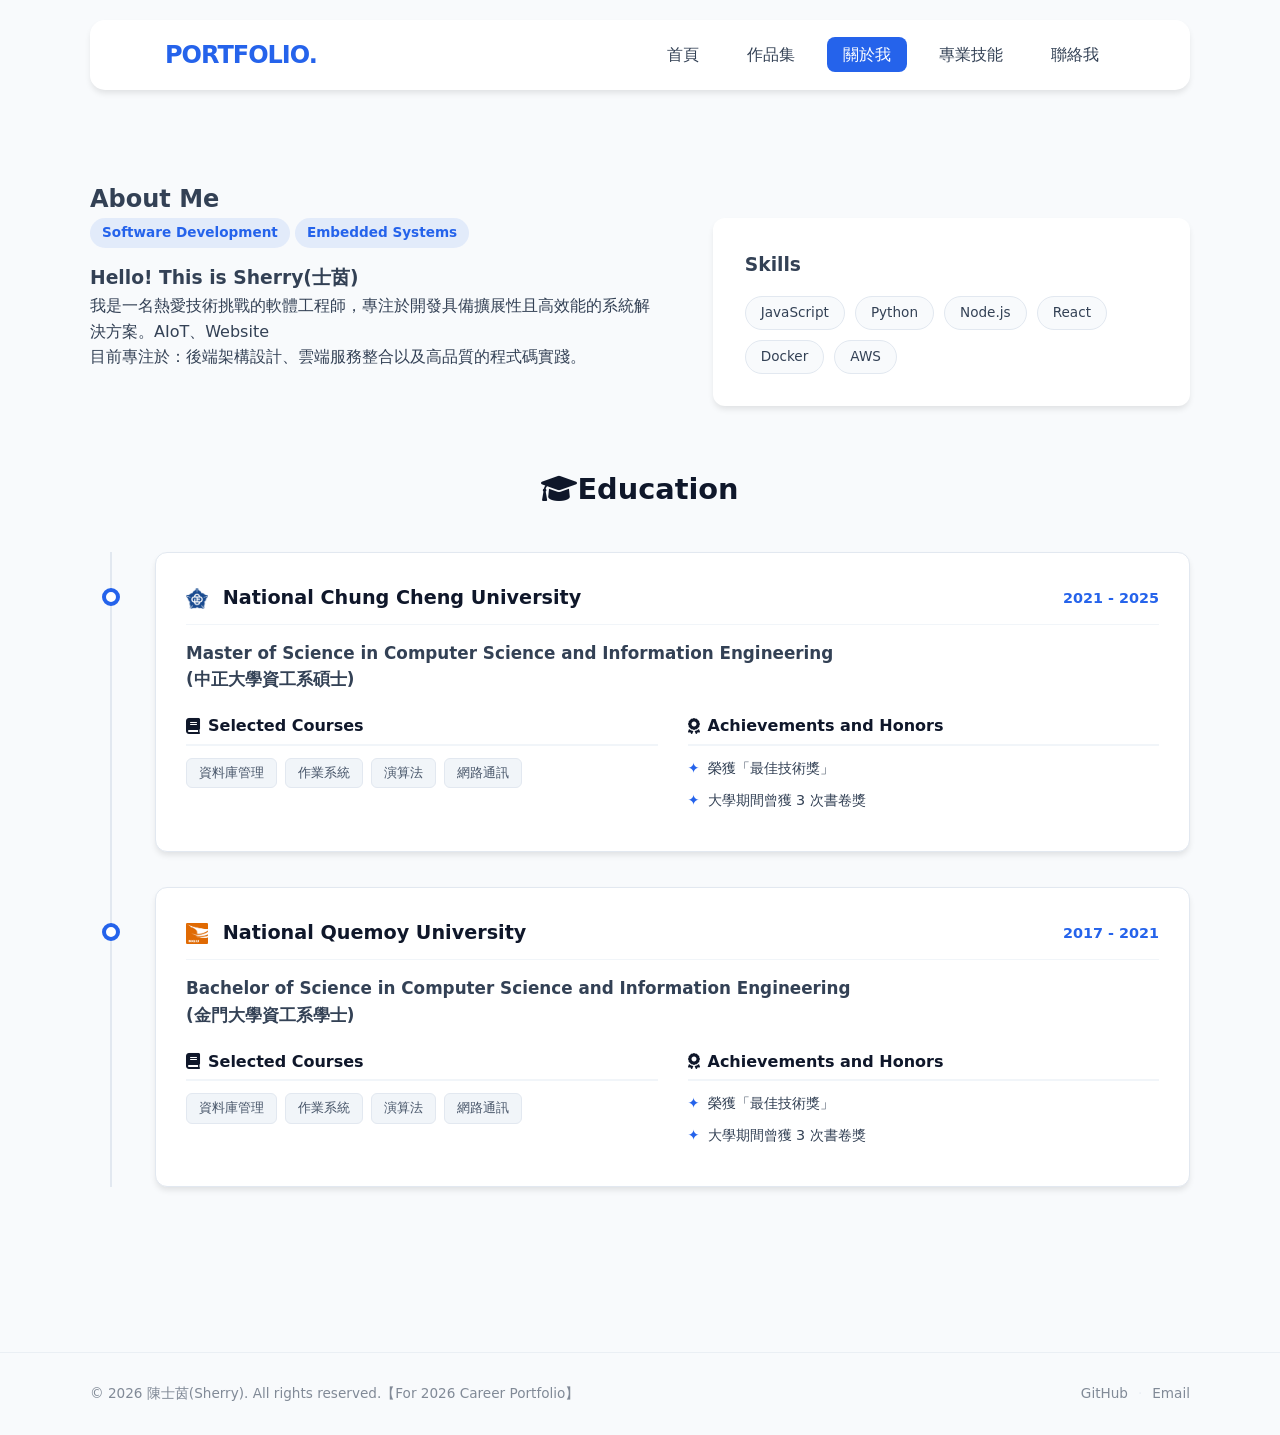
==== commit 1f97b5be: "v1 all templete design final version" ====
--- a/about.html
+++ b/about.html
@@ -1,4 +1,4 @@
-<!DOCTYPE html>
+﻿<!DOCTYPE html>
 <html lang="zh-Hant">
 
 <head>
--- a/css/style.css
+++ b/css/style.css
@@ -431,11 +431,30 @@
     align-self   : stretch;
 }
 
+.item-kpi {
+    display    : inline-block;
+    align-self : flex-start;
+    font-size  : 0.8rem;
+    font-weight: 500;
+    line-height: 1.4;
+    margin     : 0;
+    color      : #475569;
+    background : #f1f5f9;
+    border-radius: 4px;
+    padding    : 0.2rem 0.55rem;
+}
+
+.item-kpi::before {
+    content: "✦ ";
+    color  : var(--primary);
+}
+
 .item-tags {
     display   : flex;
     flex-wrap : wrap;
-    gap       : 0.6rem;
-    margin-top: 0.2rem;
+    column-gap: 0.45rem;
+    row-gap   : 0.35rem;
+    margin-top: -0.45rem;
 }
 
 .tag {
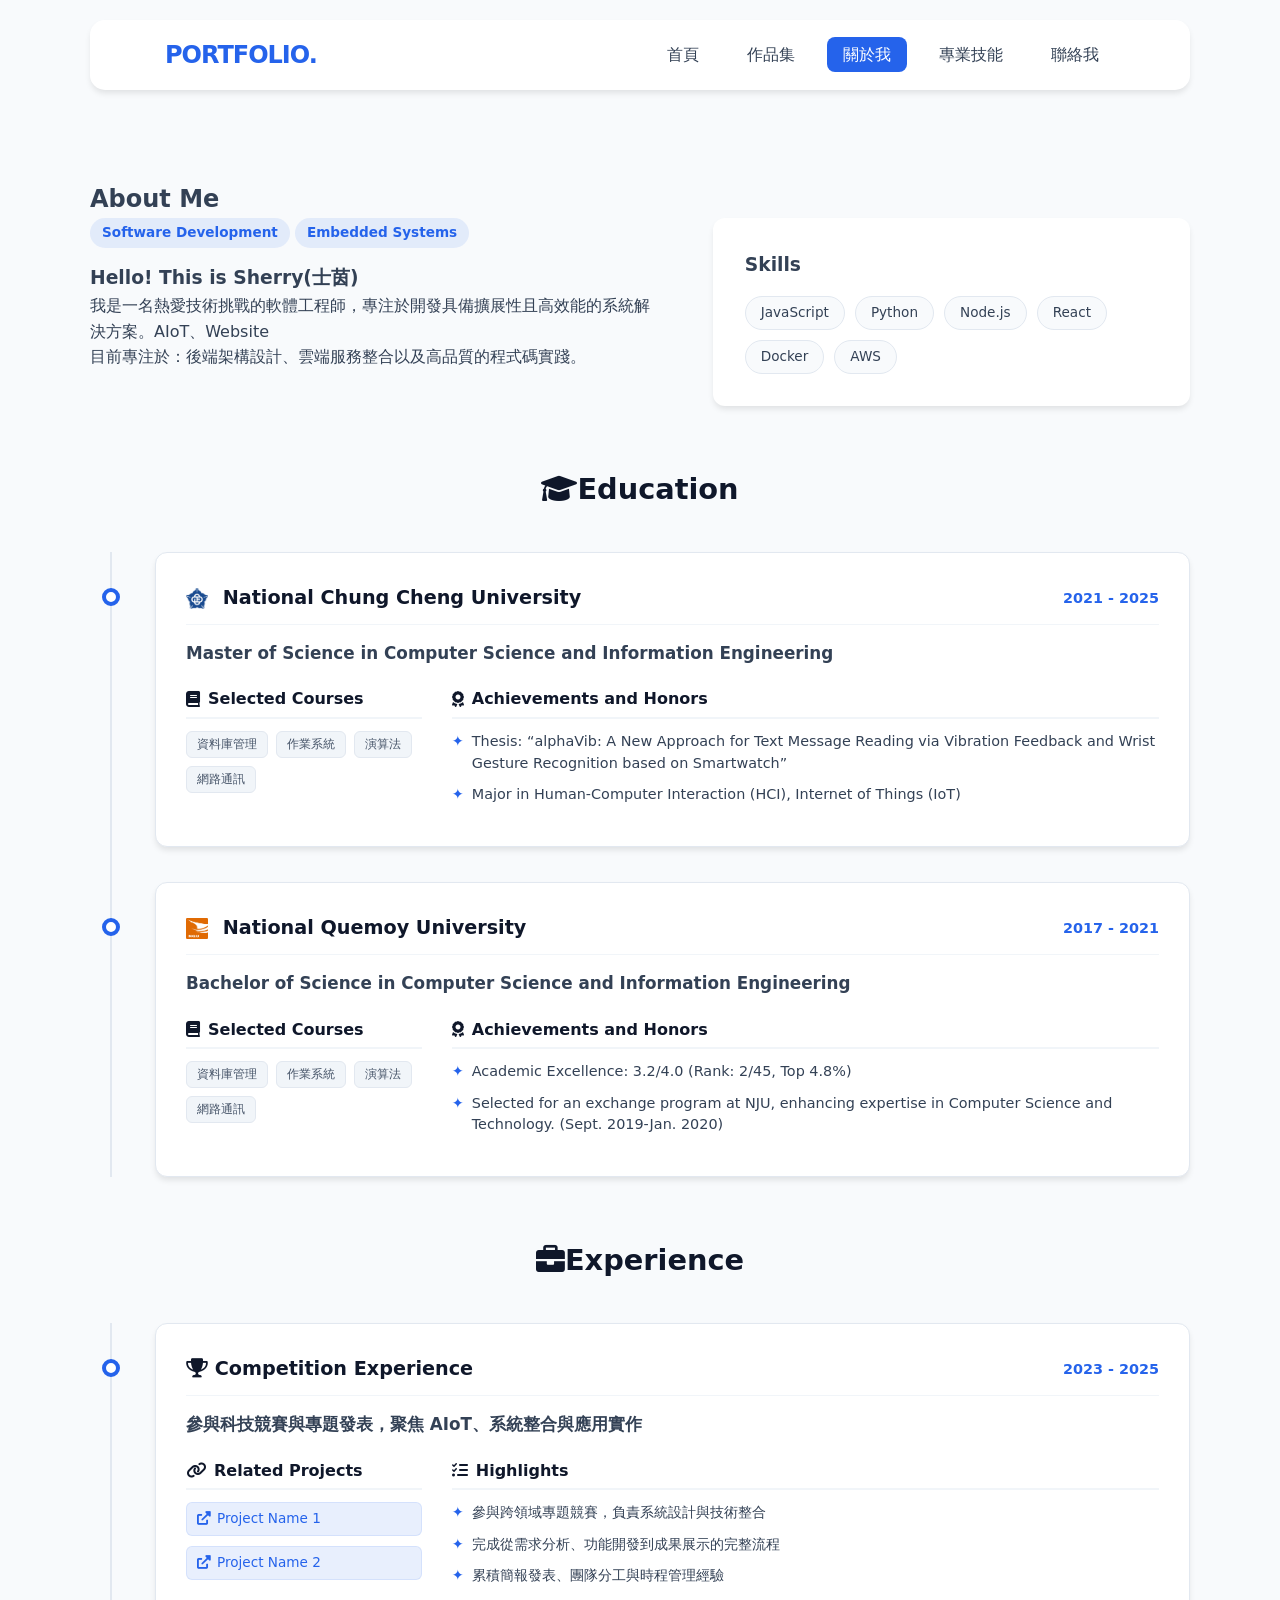
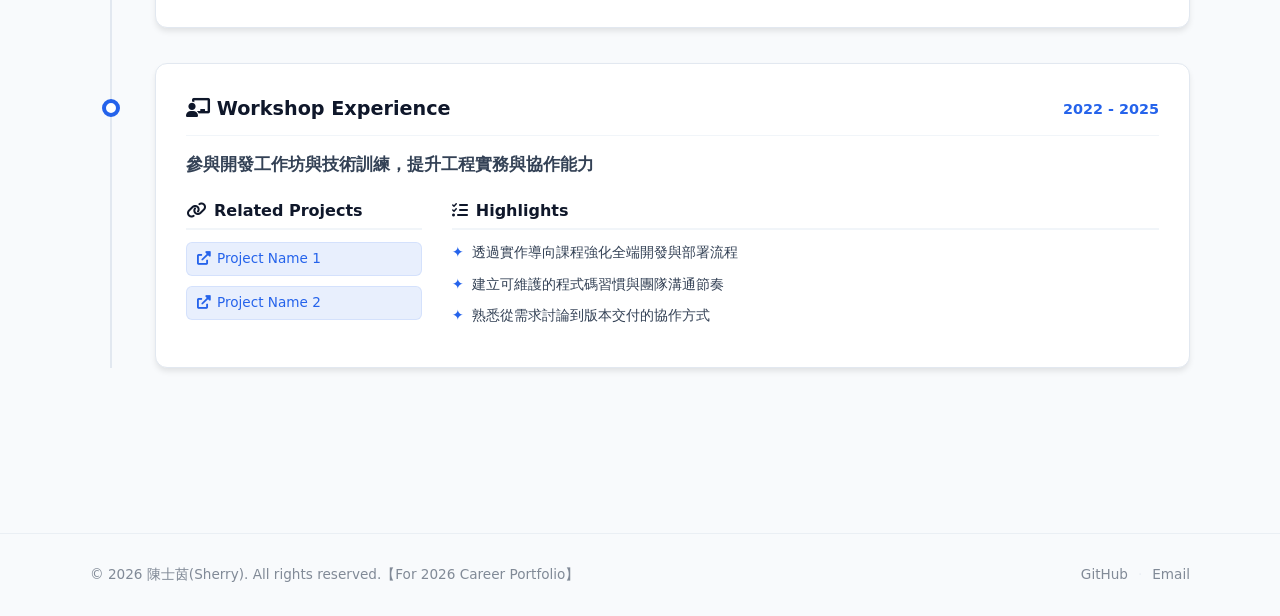
==== commit 02e52a36: "add experience area" ====
--- a/about.html
+++ b/about.html
@@ -45,7 +45,7 @@
                             <h4><img class="school-logo" src="./images/ccu.png" alt="CCU" /> National Chung Cheng University</h4>
                             <span class="edu-date">2021 - 2025</span>
                         </div>
-                        <p class="edu-degree">Master of Science in Computer Science and Information Engineering <br>(中正大學資工系碩士)</p>
+                        <p class="edu-degree">Master of Science in Computer Science and Information Engineering</p>
                         <div class="edu-content">
                             <div class="edu-info-grid">
                                 <div class="edu-sub-section">
@@ -59,8 +59,8 @@
                                 <div class="edu-sub-section">
                                     <strong><i class="fas fa-award"></i>Achievements and Honors</strong>
                                     <ul class="edu-details">
-                                        <li>榮獲「最佳技術獎」</li>
-                                        <li>大學期間曾獲 3 次書卷獎</li>
+                                        <li>Thesis: “alphaVib: A New Approach for Text Message Reading via Vibration Feedback and Wrist Gesture Recognition based on Smartwatch”</li>
+                                        <li>Major in Human-Computer Interaction (HCI), Internet of Things (IoT)</li>
                                     </ul>
                                 </div>
                             </div>
@@ -72,7 +72,7 @@
                             <h4><img class="school-logo" src="./images/nqu.png" alt="NQU" /> National Quemoy University</h4>
                             <span class="edu-date">2017 - 2021</span>
                         </div>
-                        <p class="edu-degree">Bachelor of Science in Computer Science and Information Engineering <br>(金門大學資工系學士)</p>
+                        <p class="edu-degree">Bachelor of Science in Computer Science and Information Engineering</p>
 
                         <div class="edu-content">
                             <div class="edu-info-grid">
@@ -87,14 +87,76 @@
                                 <div class="edu-sub-section">
                                     <strong><i class="fas fa-award"></i>Achievements and Honors</strong>
                                     <ul class="edu-details">
-                                        <li>榮獲「最佳技術獎」</li>
-                                        <li>大學期間曾獲 3 次書卷獎</li>
+                                        <li>Academic Excellence: 3.2/4.0 (Rank: 2/45, Top 4.8%)</li>
+                                        <li>Selected for an exchange program at NJU, enhancing expertise in Computer Science and Technology. (Sept. 2019-Jan. 2020) </li>
                                     </ul>
                                 </div>
                             </div>
                         </div>
                     </div>
 
+                </div>
+            </div>
+
+            <div class="education-container">
+                <h3 class="sub-title"><i class="fas fa-briefcase"></i>Experience</h3>
+
+                <div class="education-timeline">
+                    <div class="edu-item">
+                        <div class="edu-dot"></div>
+                        <div class="edu-header">
+                            <h4><i class="fas fa-trophy"></i> Competition Experience</h4>
+                            <span class="edu-date">2023 - 2025</span>
+                        </div>
+                        <p class="edu-degree">參與科技競賽與專題發表，聚焦 AIoT、系統整合與應用實作</p>
+                        <div class="edu-content">
+                            <div class="edu-info-grid">
+                                <div class="edu-sub-section">
+                                    <strong><i class="fas fa-link"></i>Related Projects</strong>
+                                    <div class="exp-links">
+                                        <a href="#" class="exp-link"><i class="fas fa-external-link-alt"></i>Project Name 1</a>
+                                        <a href="#" class="exp-link"><i class="fas fa-external-link-alt"></i>Project Name 2</a>
+                                    </div>
+                                </div>
+                                <div class="edu-sub-section">
+                                    <strong><i class="fas fa-list-check"></i>Highlights</strong>
+                                    <ul class="edu-details">
+                                        <li>參與跨領域專題競賽，負責系統設計與技術整合</li>
+                                        <li>完成從需求分析、功能開發到成果展示的完整流程</li>
+                                        <li>累積簡報發表、團隊分工與時程管理經驗</li>
+                                    </ul>
+                                </div>
+                            </div>
+                        </div>
+                    </div>
+
+                    <div class="edu-item">
+                        <div class="edu-dot"></div>
+                        <div class="edu-header">
+                            <h4><i class="fas fa-chalkboard-teacher"></i> Workshop Experience</h4>
+                            <span class="edu-date">2022 - 2025</span>
+                        </div>
+                        <p class="edu-degree">參與開發工作坊與技術訓練，提升工程實務與協作能力</p>
+                        <div class="edu-content">
+                            <div class="edu-info-grid">
+                                <div class="edu-sub-section">
+                                    <strong><i class="fas fa-link"></i>Related Projects</strong>
+                                    <div class="exp-links">
+                                        <a href="#" class="exp-link"><i class="fas fa-external-link-alt"></i>Project Name 1</a>
+                                        <a href="#" class="exp-link"><i class="fas fa-external-link-alt"></i>Project Name 2</a>
+                                    </div>
+                                </div>
+                                <div class="edu-sub-section">
+                                    <strong><i class="fas fa-list-check"></i>Highlights</strong>
+                                    <ul class="edu-details">
+                                        <li>透過實作導向課程強化全端開發與部署流程</li>
+                                        <li>建立可維護的程式碼習慣與團隊溝通節奏</li>
+                                        <li>熟悉從需求討論到版本交付的協作方式</li>
+                                    </ul>
+                                </div>
+                            </div>
+                        </div>
+                    </div>
                 </div>
             </div>
         </section>
--- a/css/about.css
+++ b/css/about.css
@@ -155,7 +155,7 @@
 
 .edu-info-grid {
     display              : grid;
-    grid-template-columns: 1fr 1fr;
+    grid-template-columns: 1fr 3fr;
     gap                  : 30px;
     margin-top           : 20px;
 }
@@ -216,11 +216,11 @@
     /* 淺灰色背景，增加層次感 */
     color: #475569;
     /* 深灰色文字，閱讀舒適 */
-    padding: 4px 12px;
+    padding: 3px 10px;
     /* 標籤內距 */
     border-radius: 6px;
     /* 稍微圓潤的直角感，顯得專業 */
-    font-size: 0.8rem;
+    font-size: 0.75rem;
     /* 字體略小，區分主次資訊 */
     border: 1px solid var(--color-muted);
     /* 極細邊框，提升精緻度 */
@@ -235,6 +235,36 @@
 /* --- 滑過標籤時的視覺效果 --- */
 /* 已與 .skill-tags hover 合併為一組：.skill-tags span:hover, .course-tags span:hover */
 
+/* --- Experience 專案連結 --- */
+.exp-links {
+    display       : flex;
+    flex-direction: column;
+    gap           : 10px;
+    margin-top    : 5px;
+}
+
+.exp-link {
+    display        : inline-flex;
+    align-items    : center;
+    gap            : 6px;
+    color          : var(--color-primary);
+    font-size      : 0.85rem;
+    font-weight    : 500;
+    text-decoration: none;
+    padding        : 5px 10px;
+    border-radius  : 6px;
+    border         : 1px solid var(--color-primary-10);
+    background     : var(--color-primary-10);
+    transition     : all var(--transition-fast);
+    word-break     : break-word;
+}
+
+.exp-link:hover {
+    background  : var(--color-primary);
+    color       : #ffffff;
+    border-color: var(--color-primary);
+}
+
 /* --- 整合後的響應式調整 --- */
 @media (max-width: 768px) {
     .about-grid {
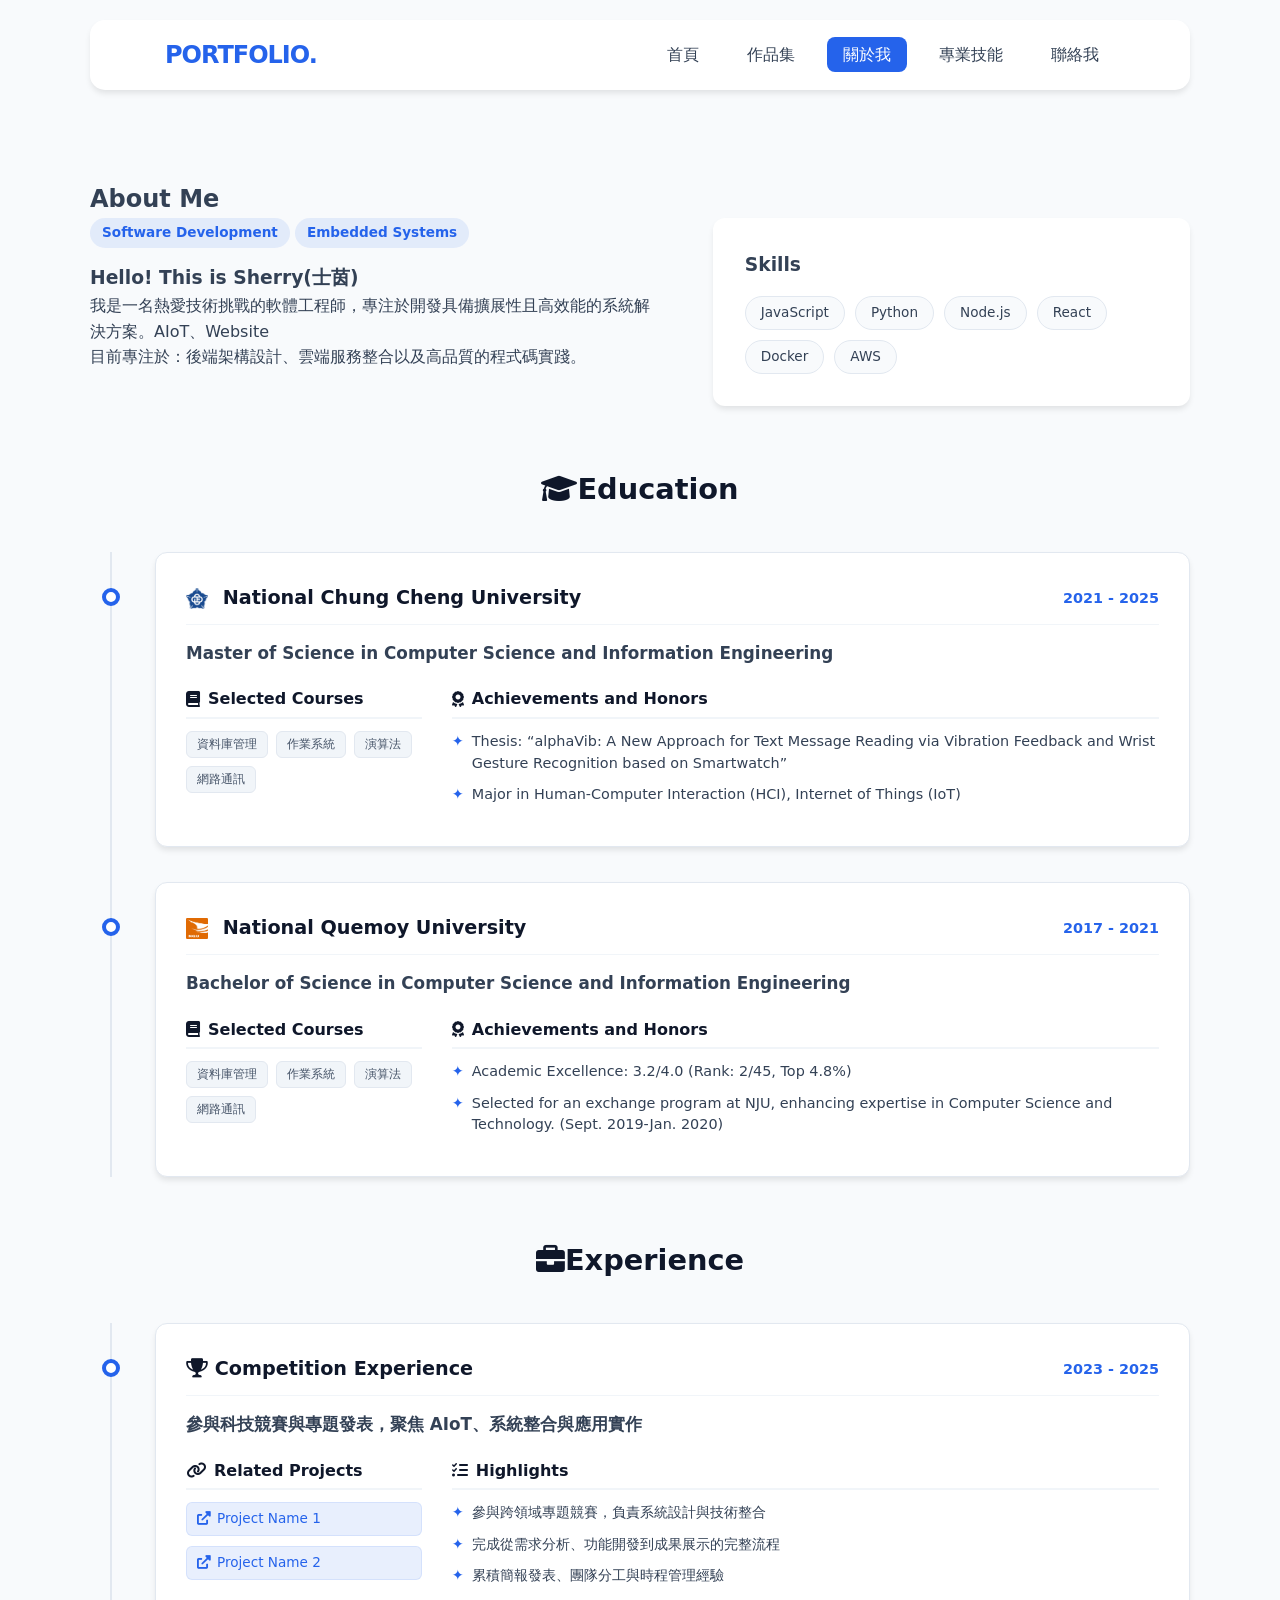
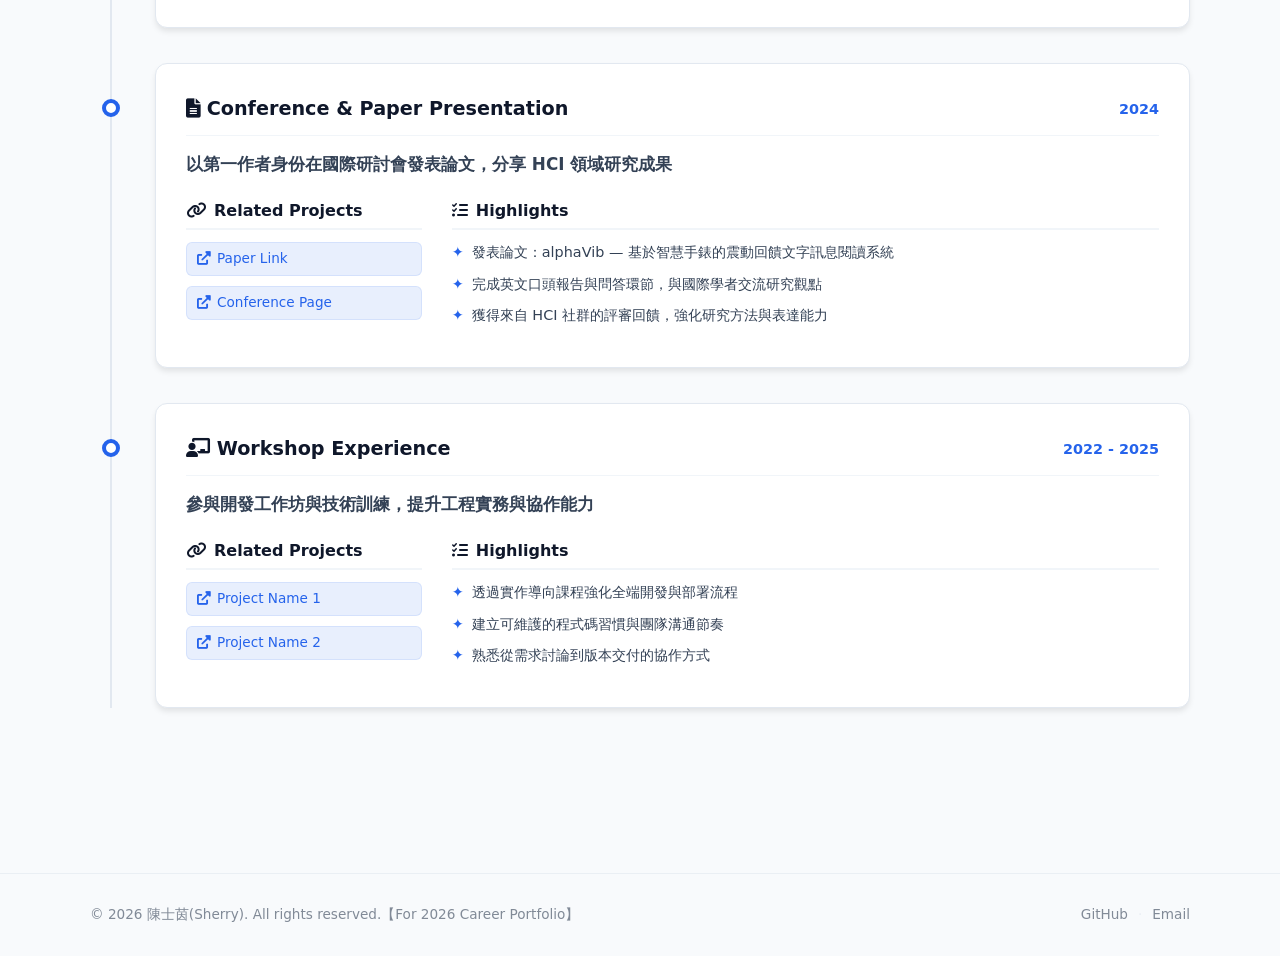
==== commit 5f7e0eaf: "experience area templete final version" ====
--- a/about.html
+++ b/about.html
@@ -133,6 +133,34 @@
                     <div class="edu-item">
                         <div class="edu-dot"></div>
                         <div class="edu-header">
+                            <h4><i class="fas fa-file-alt"></i> Conference & Paper Presentation</h4>
+                            <span class="edu-date">2024</span>
+                        </div>
+                        <p class="edu-degree">以第一作者身份在國際研討會發表論文，分享 HCI 領域研究成果</p>
+                        <div class="edu-content">
+                            <div class="edu-info-grid">
+                                <div class="edu-sub-section">
+                                    <strong><i class="fas fa-link"></i>Related Projects</strong>
+                                    <div class="exp-links">
+                                        <a href="#" class="exp-link"><i class="fas fa-external-link-alt"></i>Paper Link</a>
+                                        <a href="#" class="exp-link"><i class="fas fa-external-link-alt"></i>Conference Page</a>
+                                    </div>
+                                </div>
+                                <div class="edu-sub-section">
+                                    <strong><i class="fas fa-list-check"></i>Highlights</strong>
+                                    <ul class="edu-details">
+                                        <li>發表論文：alphaVib — 基於智慧手錶的震動回饋文字訊息閱讀系統</li>
+                                        <li>完成英文口頭報告與問答環節，與國際學者交流研究觀點</li>
+                                        <li>獲得來自 HCI 社群的評審回饋，強化研究方法與表達能力</li>
+                                    </ul>
+                                </div>
+                            </div>
+                        </div>
+                    </div>
+
+                    <div class="edu-item">
+                        <div class="edu-dot"></div>
+                        <div class="edu-header">
                             <h4><i class="fas fa-chalkboard-teacher"></i> Workshop Experience</h4>
                             <span class="edu-date">2022 - 2025</span>
                         </div>
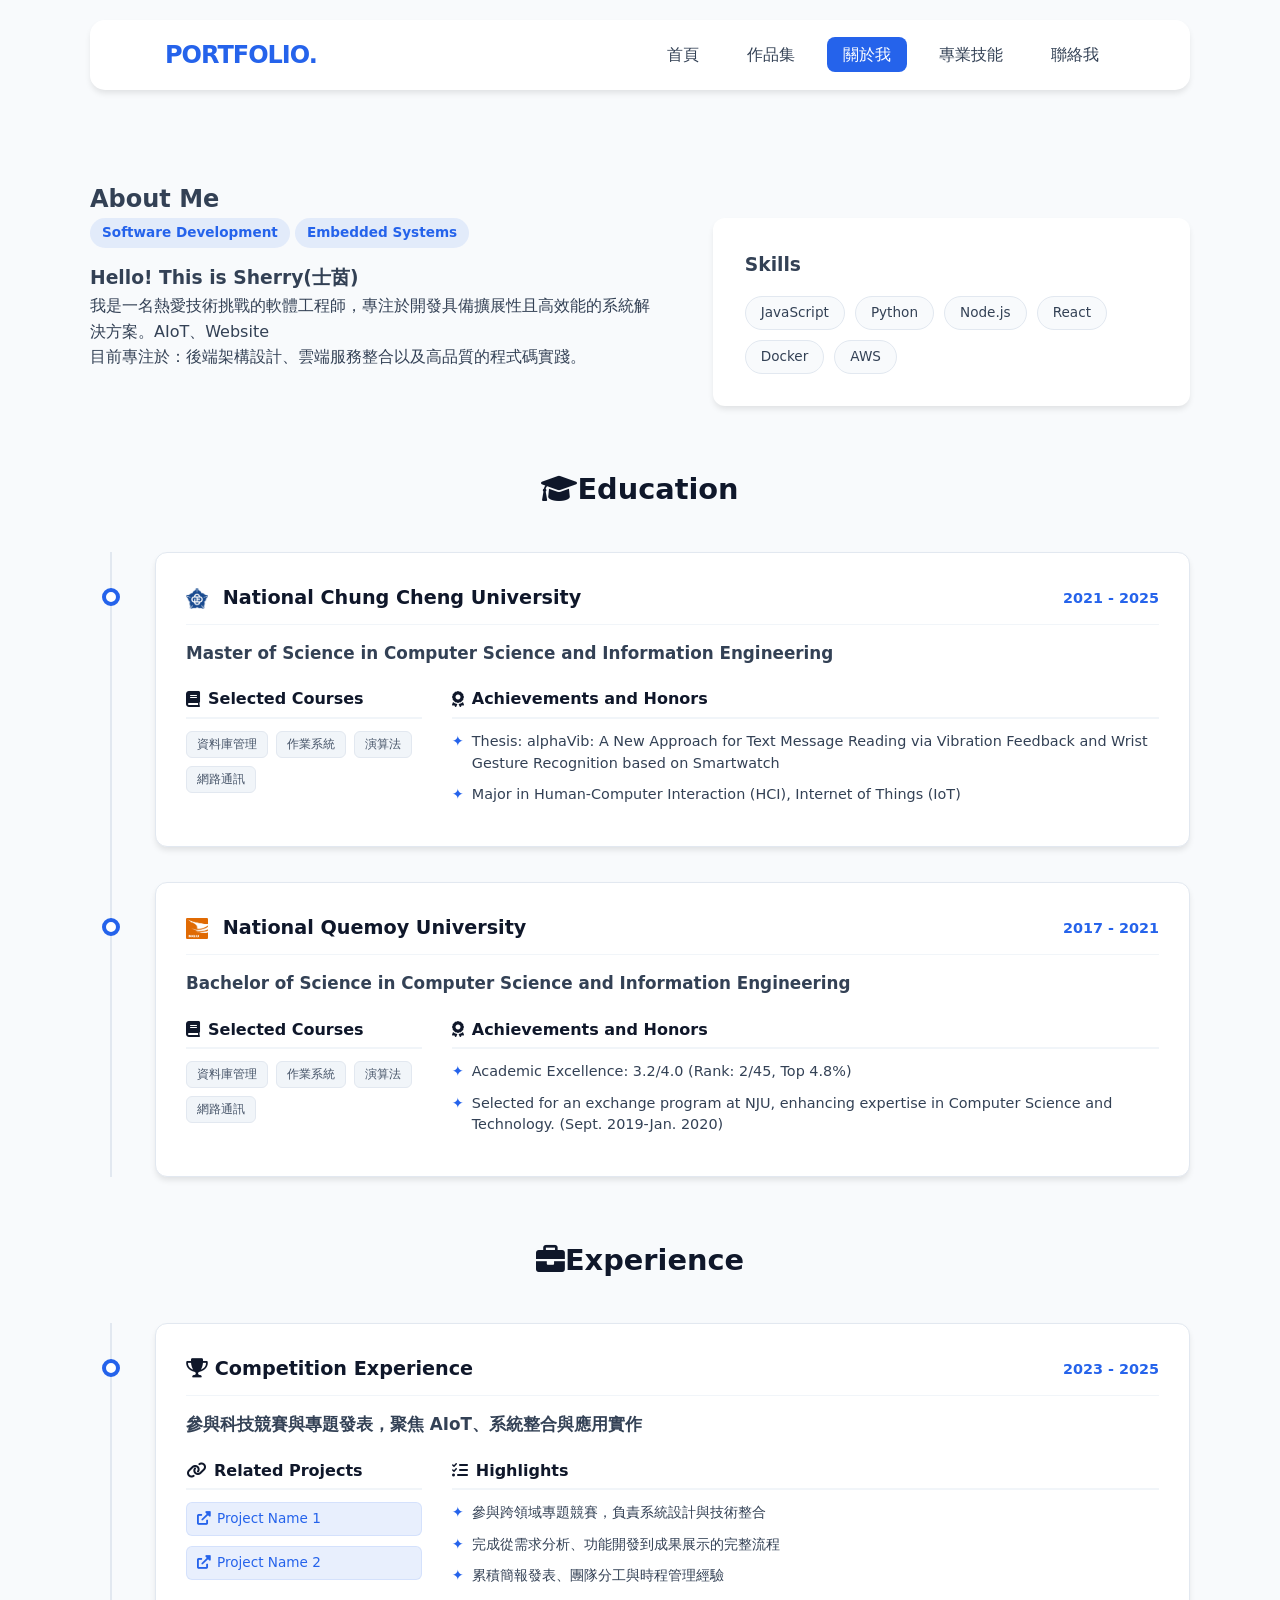
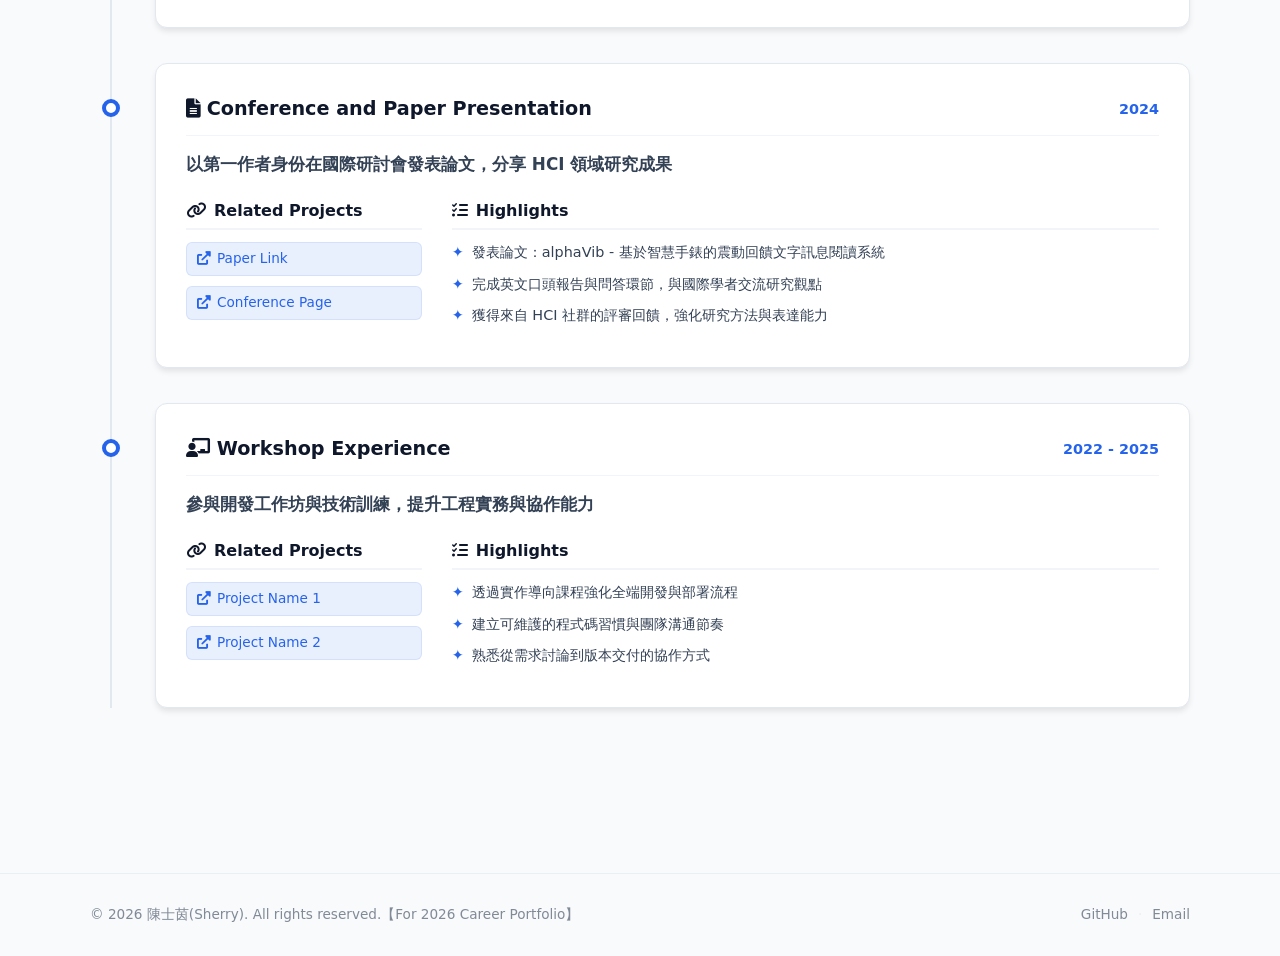
==== commit 01168cda: "about.html卡片資料分離：HTML 只留容器，內容全部從 JSON 渲染" ====
--- a/about.html
+++ b/about.html
@@ -38,154 +38,13 @@
             <div class="education-container">
                 <h3 class="sub-title"><i class="fas fa-graduation-cap"></i>Education</h3>
 
-                <div class="education-timeline">
-                    <div class="edu-item">
-                        <div class="edu-dot"></div>
-                        <div class="edu-header">
-                            <h4><img class="school-logo" src="./images/ccu.png" alt="CCU" /> National Chung Cheng University</h4>
-                            <span class="edu-date">2021 - 2025</span>
-                        </div>
-                        <p class="edu-degree">Master of Science in Computer Science and Information Engineering</p>
-                        <div class="edu-content">
-                            <div class="edu-info-grid">
-                                <div class="edu-sub-section">
-                                    <strong><i class="fas fa-book"></i>Selected Courses</strong>
-                                    <div class="course-tags">
-                                        <span>資料庫管理</span><span>作業系統</span>
-                                        <span>演算法</span><span>網路通訊</span>
-                                    </div>
-                                </div>
-
-                                <div class="edu-sub-section">
-                                    <strong><i class="fas fa-award"></i>Achievements and Honors</strong>
-                                    <ul class="edu-details">
-                                        <li>Thesis: “alphaVib: A New Approach for Text Message Reading via Vibration Feedback and Wrist Gesture Recognition based on Smartwatch”</li>
-                                        <li>Major in Human-Computer Interaction (HCI), Internet of Things (IoT)</li>
-                                    </ul>
-                                </div>
-                            </div>
-                        </div>
-                    </div>
-                    <div class="edu-item">
-                        <div class="edu-dot"></div>
-                        <div class="edu-header">
-                            <h4><img class="school-logo" src="./images/nqu.png" alt="NQU" /> National Quemoy University</h4>
-                            <span class="edu-date">2017 - 2021</span>
-                        </div>
-                        <p class="edu-degree">Bachelor of Science in Computer Science and Information Engineering</p>
-
-                        <div class="edu-content">
-                            <div class="edu-info-grid">
-                                <div class="edu-sub-section">
-                                    <strong><i class="fas fa-book"></i>Selected Courses</strong>
-                                    <div class="course-tags">
-                                        <span>資料庫管理</span><span>作業系統</span>
-                                        <span>演算法</span><span>網路通訊</span>
-                                    </div>
-                                </div>
-
-                                <div class="edu-sub-section">
-                                    <strong><i class="fas fa-award"></i>Achievements and Honors</strong>
-                                    <ul class="edu-details">
-                                        <li>Academic Excellence: 3.2/4.0 (Rank: 2/45, Top 4.8%)</li>
-                                        <li>Selected for an exchange program at NJU, enhancing expertise in Computer Science and Technology. (Sept. 2019-Jan. 2020) </li>
-                                    </ul>
-                                </div>
-                            </div>
-                        </div>
-                    </div>
-
-                </div>
+                <div id="education-timeline" class="education-timeline"></div>
             </div>
 
             <div class="education-container">
                 <h3 class="sub-title"><i class="fas fa-briefcase"></i>Experience</h3>
 
-                <div class="education-timeline">
-                    <div class="edu-item">
-                        <div class="edu-dot"></div>
-                        <div class="edu-header">
-                            <h4><i class="fas fa-trophy"></i> Competition Experience</h4>
-                            <span class="edu-date">2023 - 2025</span>
-                        </div>
-                        <p class="edu-degree">參與科技競賽與專題發表，聚焦 AIoT、系統整合與應用實作</p>
-                        <div class="edu-content">
-                            <div class="edu-info-grid">
-                                <div class="edu-sub-section">
-                                    <strong><i class="fas fa-link"></i>Related Projects</strong>
-                                    <div class="exp-links">
-                                        <a href="#" class="exp-link"><i class="fas fa-external-link-alt"></i>Project Name 1</a>
-                                        <a href="#" class="exp-link"><i class="fas fa-external-link-alt"></i>Project Name 2</a>
-                                    </div>
-                                </div>
-                                <div class="edu-sub-section">
-                                    <strong><i class="fas fa-list-check"></i>Highlights</strong>
-                                    <ul class="edu-details">
-                                        <li>參與跨領域專題競賽，負責系統設計與技術整合</li>
-                                        <li>完成從需求分析、功能開發到成果展示的完整流程</li>
-                                        <li>累積簡報發表、團隊分工與時程管理經驗</li>
-                                    </ul>
-                                </div>
-                            </div>
-                        </div>
-                    </div>
-
-                    <div class="edu-item">
-                        <div class="edu-dot"></div>
-                        <div class="edu-header">
-                            <h4><i class="fas fa-file-alt"></i> Conference & Paper Presentation</h4>
-                            <span class="edu-date">2024</span>
-                        </div>
-                        <p class="edu-degree">以第一作者身份在國際研討會發表論文，分享 HCI 領域研究成果</p>
-                        <div class="edu-content">
-                            <div class="edu-info-grid">
-                                <div class="edu-sub-section">
-                                    <strong><i class="fas fa-link"></i>Related Projects</strong>
-                                    <div class="exp-links">
-                                        <a href="#" class="exp-link"><i class="fas fa-external-link-alt"></i>Paper Link</a>
-                                        <a href="#" class="exp-link"><i class="fas fa-external-link-alt"></i>Conference Page</a>
-                                    </div>
-                                </div>
-                                <div class="edu-sub-section">
-                                    <strong><i class="fas fa-list-check"></i>Highlights</strong>
-                                    <ul class="edu-details">
-                                        <li>發表論文：alphaVib — 基於智慧手錶的震動回饋文字訊息閱讀系統</li>
-                                        <li>完成英文口頭報告與問答環節，與國際學者交流研究觀點</li>
-                                        <li>獲得來自 HCI 社群的評審回饋，強化研究方法與表達能力</li>
-                                    </ul>
-                                </div>
-                            </div>
-                        </div>
-                    </div>
-
-                    <div class="edu-item">
-                        <div class="edu-dot"></div>
-                        <div class="edu-header">
-                            <h4><i class="fas fa-chalkboard-teacher"></i> Workshop Experience</h4>
-                            <span class="edu-date">2022 - 2025</span>
-                        </div>
-                        <p class="edu-degree">參與開發工作坊與技術訓練，提升工程實務與協作能力</p>
-                        <div class="edu-content">
-                            <div class="edu-info-grid">
-                                <div class="edu-sub-section">
-                                    <strong><i class="fas fa-link"></i>Related Projects</strong>
-                                    <div class="exp-links">
-                                        <a href="#" class="exp-link"><i class="fas fa-external-link-alt"></i>Project Name 1</a>
-                                        <a href="#" class="exp-link"><i class="fas fa-external-link-alt"></i>Project Name 2</a>
-                                    </div>
-                                </div>
-                                <div class="edu-sub-section">
-                                    <strong><i class="fas fa-list-check"></i>Highlights</strong>
-                                    <ul class="edu-details">
-                                        <li>透過實作導向課程強化全端開發與部署流程</li>
-                                        <li>建立可維護的程式碼習慣與團隊溝通節奏</li>
-                                        <li>熟悉從需求討論到版本交付的協作方式</li>
-                                    </ul>
-                                </div>
-                            </div>
-                        </div>
-                    </div>
-                </div>
+                <div id="experience-timeline" class="education-timeline"></div>
             </div>
         </section>
     </main>
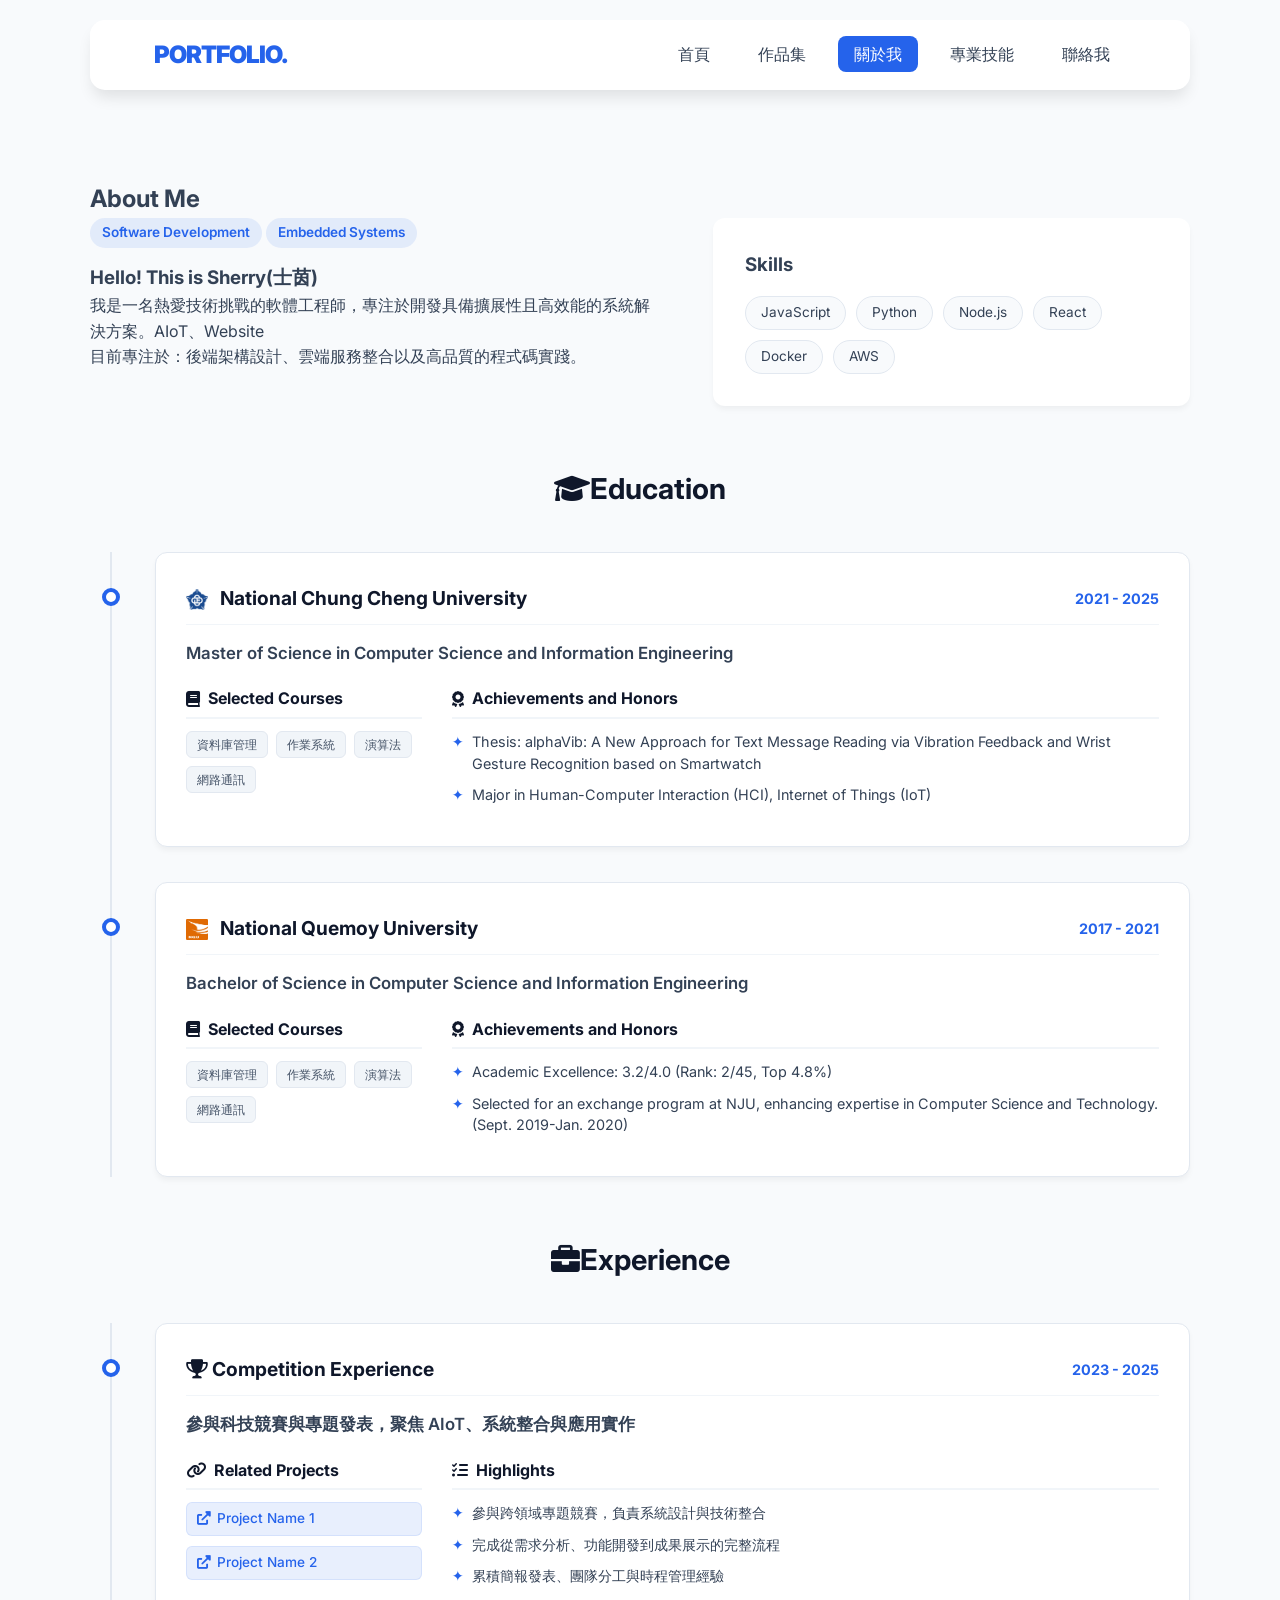
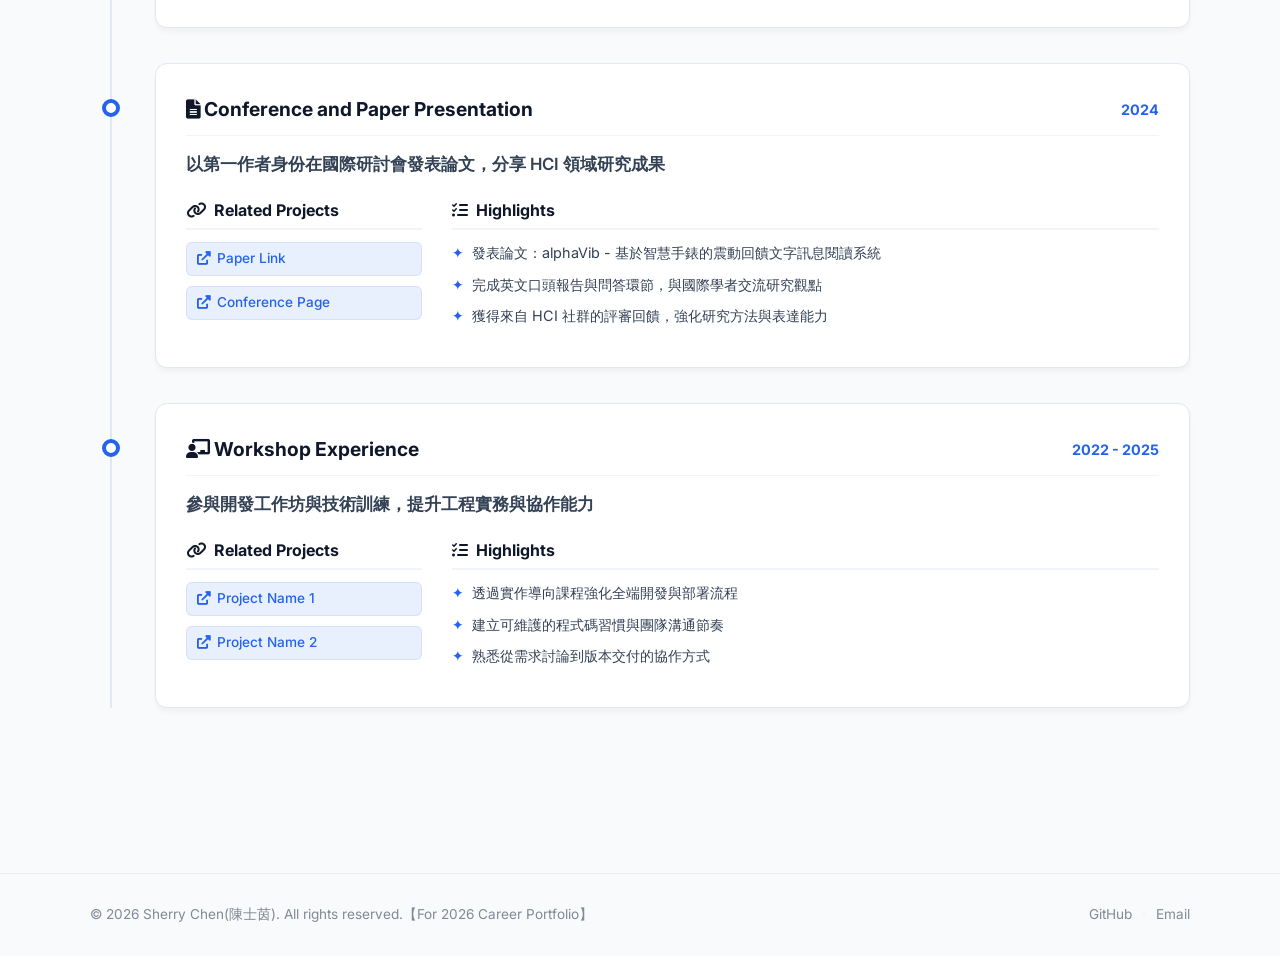
==== commit 50f24126: "v1.8 for CV.pdf preview, skill board" ====
--- a/about.html
+++ b/about.html
@@ -4,7 +4,7 @@
 <head>
     <meta charset="UTF-8">
     <meta name="viewport" content="width=device-width, initial-scale=1.0">
-    <title>關於我 | Engineer Portfolio</title>
+    <title>關於我 | Sherry's Portfolio</title>
     <link rel="stylesheet" href="./css/style.css">
     <link rel="stylesheet" href="./css/about.css">
     <link rel="stylesheet" href="https://cdnjs.cloudflare.com/ajax/libs/font-awesome/6.0.0/css/all.min.css">
--- a/css/style.css
+++ b/css/style.css
@@ -1,12 +1,22 @@
+@import url('https://fonts.googleapis.com/css2?family=Inter:wght@400;500;600;700;800;900&display=swap');
+
 /* --- 1. 全域變數與重設 --- */
 :root {
-    --primary: #2563eb;
-    --dark   : #0f172a;
-    --text   : #334155;
-    --light  : #f8fafc;
-    --white  : #ffffff;
-    --shadow : 0 10px 15px -3px rgba(0, 0, 0, 0.1);
-    --border : #e2e8f0;
+    --primary   : #2563eb;
+    --primary-10: rgba(37, 99, 235, 0.1);
+    --dark      : #0f172a;
+    --text      : #334155;
+    --slate     : #475569;
+    --muted     : #64748b;
+    --light     : #f8fafc;
+    --surface   : #f1f5f9;
+    --white     : #ffffff;
+    --shadow    : 0 10px 15px -3px rgba(0, 0, 0, 0.1);
+    --shadow-sm : 0 4px 6px -1px rgba(0, 0, 0, 0.05);
+    --shadow-md : 0 10px 15px -3px rgba(37, 99, 235, 0.1);
+    --border    : #e2e8f0;
+    --radius-lg : 12px;
+    --transition: 0.2s ease;
 }
 
 * {
@@ -30,8 +40,7 @@
 }
 
 .container {
-    width    : 90%;
-    max-width: 1100px;
+    width    : min(1100px, 92%);
     margin   : 0 auto;
 }
 
@@ -97,7 +106,8 @@
 /* --- 3. 導覽列元素樣式 --- */
 .logo {
     font-size      : 1.5rem;
-    font-weight    : 800;
+    font-family    : 'Inter', 'Segoe UI', -apple-system, sans-serif;
+    font-weight    : 900;
     color          : var(--primary);
     text-decoration: none;
     letter-spacing : -1px;
@@ -151,7 +161,7 @@
 
 /* --- 5. 內容區段樣式 (Hero & Section) --- */
 section {
-    padding: 80px 0;
+    padding: clamp(52px, 7vw, 80px) 0;
 }
 
 /* Hero 主容器 */
@@ -160,8 +170,8 @@
     align-items    : center;
     justify-content: space-between;
     min-height     : 80vh;
-    gap            : 2rem;
-    padding        : 2rem 0;
+    gap            : clamp(1.25rem, 3vw, 2.5rem);
+    padding        : clamp(1.25rem, 4vw, 2.5rem) 0;
     max-width      : 100%;
     overflow-x     : hidden;
 }
@@ -173,17 +183,31 @@
 }
 
 .hero-left h1 {
-    font-size    : 3rem;
+    font-size    : clamp(2rem, 5vw, 3rem);
     color        : var(--dark);
     margin-bottom: 0.5rem;
 }
 
 .typing-container {
-    font-size    : 1.8rem;
+    font-size    : clamp(1.2rem, 3vw, 1.8rem);
     font-weight  : 600;
     margin-bottom: 1.5rem;
-    height       : 2.2rem;
+    min-height   : 2.2rem;
     /* 固定高度防止跳動 */
+}
+
+.hero-left p {
+    font-size : clamp(1rem, 1.5vw, 1.1rem);
+    max-width : 60ch;
+}
+
+.hero-right {
+    flex           : 1;
+    position       : relative;
+    display        : flex;
+    justify-content: center;
+    align-items    : center;
+    min-height     : 360px;
 }
 
 .primary-text {
@@ -198,7 +222,7 @@
 /* 背景代碼圖片飾點 */
 .code-img-decoration {
     position      : absolute;
-    width         : 100%;
+    width         : min(100%, 520px);
     max-width     : 450px;
     /* 防止太寬撐開頁面 */
     opacity       : 0.15;
@@ -210,6 +234,10 @@
     /* 讓滑鼠可以穿透圖片，不影響點擊 */
     filter        : blur(2px) grayscale(1);
     /* 微量模糊並去色，增加質感 */
+    transition    : filter .22s ease, transform .24s ease;
+    left          : 50%;
+    top           : 50%;
+    transform     : translate(-50%, -50%) rotate(-12deg) skewX(5deg);
 }
 
 /* 形象圖包裝（這部分可以做圓形或有機形狀） */
@@ -218,14 +246,27 @@
     position     : relative;
     z-index      : 2;
     /* 確保在背景圖片之上 */
-    width        : 350px;
-    height       : 350px;
+    width        : clamp(240px, 32vw, 350px);
+    height       : clamp(240px, 32vw, 350px);
     border-radius: 30% 70% 70% 30% / 30% 30% 70% 70%;
     background   : linear-gradient(45deg, var(--primary), #60a5fa);
     overflow     : hidden;
     box-shadow   : var(--shadow);
     /* 增加輕微的浮動動畫 */
     animation    : float 6s ease-in-out infinite;
+    transition   : opacity .28s ease, transform .24s ease, border-radius .24s ease, box-shadow .24s ease;
+}
+
+.hero-right.temp-layer-swap .code-img-decoration {
+    z-index   : 3;
+    filter    : blur(0.7px) grayscale(0.3);
+    transform : translate(-50%, -50%) rotate(-8deg) skewX(3deg) scale(1.05);
+}
+
+.hero-right.temp-layer-swap .profile-image-wrapper {
+    z-index       : 1;
+    opacity       : 0;
+    pointer-events: none;
 }
 
 .profile-img {
@@ -258,6 +299,9 @@
 
 .cta-container {
     padding-top: 50px;
+    display    : flex;
+    gap        : 12px;
+    flex-wrap  : wrap;
 }
 
 .btn-primary {
@@ -487,6 +531,28 @@
 
 
 
+
+/* 平板版本 */
+@media (min-width: 769px) and (max-width: 1024px) {
+    .hero {
+        min-height: auto;
+    }
+
+    .hero-left h1 {
+        font-size: clamp(2.1rem, 4.2vw, 2.6rem);
+    }
+
+    .marquee-item {
+        flex      : 0 0 360px;
+        min-height: 0;
+        height    : auto;
+    }
+
+    .item-desc {
+        -webkit-line-clamp: 5;
+        line-clamp        : 5;
+    }
+}
 
 /* --- 6. 手機版 RWD 回應式設計 --- */
 @media (max-width: 768px) {
@@ -527,7 +593,8 @@
         align-items    : center;
         /* 關鍵：確保所有子元素在水平方向置中 */
         gap            : 2rem;
-        padding        : 50px 0;
+        padding        : 40px 0;
+        min-height     : auto;
     }
 
     .hero-left {
@@ -537,21 +604,42 @@
 
 
     .hero-right {
-        width: 100%;
+        width     : 100%;
+        min-height: 280px;
     }
 
     .code-img-decoration {
         width    : 100%;
-        transform: rotate(-5deg);
+        transform: translate(-50%, -50%) rotate(-5deg);
         /* 手機版傾斜角度縮小 */
     }
 
     .profile-image-wrapper {
-        width : 280px;
+        width : min(76vw, 300px);
         /* 手機版稍微縮小圖片 */
-        height: 280px;
+        height: min(76vw, 300px);
         margin: 0 auto;
         /* 額外確保外邊距自動平衡 */
+    }
+
+    .cta-container {
+        padding-top     : 28px;
+        justify-content : center;
+    }
+
+    .btn-primary,
+    .btn-secondary {
+        width     : min(100%, 320px);
+        text-align: center;
+    }
+
+    .navbar {
+        top  : 10px;
+        width: 94%;
+    }
+
+    body {
+        padding-top: 88px;
     }
 
     /* 單列跑馬燈響應式 */
@@ -578,16 +666,20 @@
     }
 }
 
-/* 平板版本 */
-@media (max-width: 1024px) {
+@media (max-width: 480px) {
+    .container {
+        width: 94%;
+    }
+
+    .hero-left h1 {
+        font-size: clamp(1.6rem, 8vw, 2rem);
+    }
+
+    .typing-container {
+        margin-bottom: 1rem;
+    }
+
     .marquee-item {
-        flex      : 0 0 360px;
-        min-height: 0;
-        height    : auto;
-    }
-
-    .item-desc {
-        -webkit-line-clamp: 5;
-        line-clamp        : 5;
+        flex: 0 0 90vw;
     }
 }
--- a/css/about.css
+++ b/css/about.css
@@ -1,17 +1,4 @@
 /* --- 關於我 (About) 基礎佈局 --- */
-:root {
-    --color-primary: #2563eb;
-    --color-primary-10: rgba(37, 99, 235, 0.1);
-    --color-bg: #ffffff;
-    --color-muted: #e2e8f0;
-    --color-text: #334155;
-    --color-dark: #0f172a;
-    --tag-bg: #f8fafc;
-    --course-tag-bg: #f1f5f9;
-    --shadow: 0 4px 6px -1px rgba(0, 0, 0, 0.1);
-    --radius-lg: 12px;
-    --transition-fast: 0.2s ease;
-}
 
 .about-grid {
     display: grid;
@@ -23,20 +10,19 @@
 .status-badge {
     display: inline-block;
     padding: 4px 12px;
-    background: var(--color-primary-10);
-    color: var(--color-primary);
+    background: var(--primary-10);
+    color: var(--primary);
     border-radius: 20px;
     font-size: 0.85rem;
     font-weight: 600;
     margin-bottom: 15px;
 }
 
-/* 修正：將變數替換為固定值以確保穩定性 */
 .skills-box {
-    background: var(--color-bg);
+    background: var(--white);
     padding: 2rem;
     border-radius: var(--radius-lg);
-    box-shadow: var(--shadow);
+    box-shadow: var(--shadow-sm);
 }
 
 .skill-tags {
@@ -47,26 +33,22 @@
 }
 
 .skill-tags span {
-    background: var(--tag-bg);
+    background: var(--light);
     padding: 5px 15px;
     border-radius: 20px;
-    border: 1px solid var(--color-muted);
+    border: 1px solid var(--border);
     font-size: 0.85rem;
-    color: var(--color-text);
-    transition: background var(--transition-fast), color var(--transition-fast), transform var(--transition-fast), border-color var(--transition-fast);
+    color: var(--text);
+    transition: background var(--transition), color var(--transition), transform var(--transition), border-color var(--transition);
     cursor: pointer;
 }
 
 .skill-tags span:hover,
 .course-tags span:hover {
-    background: var(--color-primary);
-    /* 變為主色調藍色 */
-    color: #ffffff;
-    /* 文字變白色 */
-    border-color: var(--color-primary);
-    /* 邊框顏色同步 */
+    background: var(--primary);
+    color: var(--white);
+    border-color: var(--primary);
     transform: translateY(-2px);
-    /* 輕微上浮感 */
 }
 
 /* --- 教育背景 (Education) --- */
@@ -87,16 +69,16 @@
     top: 0;
     width: 2px;
     height: 100%;
-    background: var(--color-muted);
+    background: var(--border);
 }
 
 .edu-item {
     position: relative;
-    background: var(--color-bg);
+    background: var(--white);
     padding: 30px;
     border-radius: var(--radius-lg);
-    border: 1px solid var(--color-muted);
-    box-shadow: var(--shadow);
+    border: 1px solid var(--border);
+    box-shadow: var(--shadow-sm);
     margin-bottom: 35px;
     transition: all 0.3s ease;
 }
@@ -107,8 +89,8 @@
     top: 35px;
     width: 18px;
     height: 18px;
-    background: var(--color-bg);
-    border: 4px solid var(--color-primary);
+    background: var(--white);
+    border: 4px solid var(--primary);
     border-radius: 50%;
     z-index: 2;
     transition: 0.3s ease;
@@ -116,12 +98,12 @@
 
 .edu-item:hover {
     transform   : translateX(10px);
-    border-color: #2563eb;
+    border-color: var(--primary);
 }
 
 /* 修正：滑過時圓點保持在原位不跟著卡片右移 */
 .edu-item:hover .edu-dot {
-    background: var(--color-primary);
+    background: var(--primary);
     transform: translateX(-10px);
 }
 
@@ -136,19 +118,19 @@
 }
 
 .edu-header h4 {
-    color: var(--color-dark);
+    color: var(--dark);
     font-size: 1.2rem;
 }
 
 .edu-date {
     font-weight: 700;
-    color: var(--color-primary);
+    color: var(--primary);
     font-size: 0.9rem;
 }
 
 .edu-degree {
     font-weight: 600;
-    color: var(--color-text);
+    color: var(--text);
     margin-bottom: 15px;
     font-size: 1.05rem;
 }
@@ -174,8 +156,8 @@
     gap           : 8px;
     margin-bottom : 12px;
     font-size     : 1rem;
-    color         : #0f172a;
-    border-bottom : 2px solid #f1f5f9;
+    color         : var(--dark);
+    border-bottom : 2px solid var(--surface);
     padding-bottom: 5px;
 }
 
@@ -196,7 +178,7 @@
     content: "✦";
     position: absolute;
     left: 0;
-    color: var(--color-primary);
+    color: var(--primary);
 }
 
 /* --- 課程標籤外層容器 --- */
@@ -212,24 +194,15 @@
 
 /* --- 個別標籤樣式 --- */
 .course-tags span {
-    background: var(--course-tag-bg);
-    /* 淺灰色背景，增加層次感 */
-    color: #475569;
-    /* 深灰色文字，閱讀舒適 */
+    background: var(--surface);
+    color: var(--slate);
     padding: 3px 10px;
-    /* 標籤內距 */
     border-radius: 6px;
-    /* 稍微圓潤的直角感，顯得專業 */
     font-size: 0.75rem;
-    /* 字體略小，區分主次資訊 */
-    border: 1px solid var(--color-muted);
-    /* 極細邊框，提升精緻度 */
+    border: 1px solid var(--border);
     font-weight: 500;
-    /* 中等字重 */
-    transition: all var(--transition-fast);
-    /* 增加滑過的過渡動畫 */
+    transition: all var(--transition);
     cursor: default;
-    /* 預設箭頭指標 */
 }
 
 /* --- 滑過標籤時的視覺效果 --- */
@@ -247,22 +220,22 @@
     display        : inline-flex;
     align-items    : center;
     gap            : 6px;
-    color          : var(--color-primary);
+    color          : var(--primary);
     font-size      : 0.85rem;
     font-weight    : 500;
     text-decoration: none;
     padding        : 5px 10px;
     border-radius  : 6px;
-    border         : 1px solid var(--color-primary-10);
-    background     : var(--color-primary-10);
-    transition     : all var(--transition-fast);
+    border         : 1px solid var(--primary-10);
+    background     : var(--primary-10);
+    transition     : all var(--transition);
     word-break     : break-word;
 }
 
 .exp-link:hover {
-    background  : var(--color-primary);
-    color       : #ffffff;
-    border-color: var(--color-primary);
+    background  : var(--primary);
+    color       : var(--white);
+    border-color: var(--primary);
 }
 
 /* --- 整合後的響應式調整 --- */
